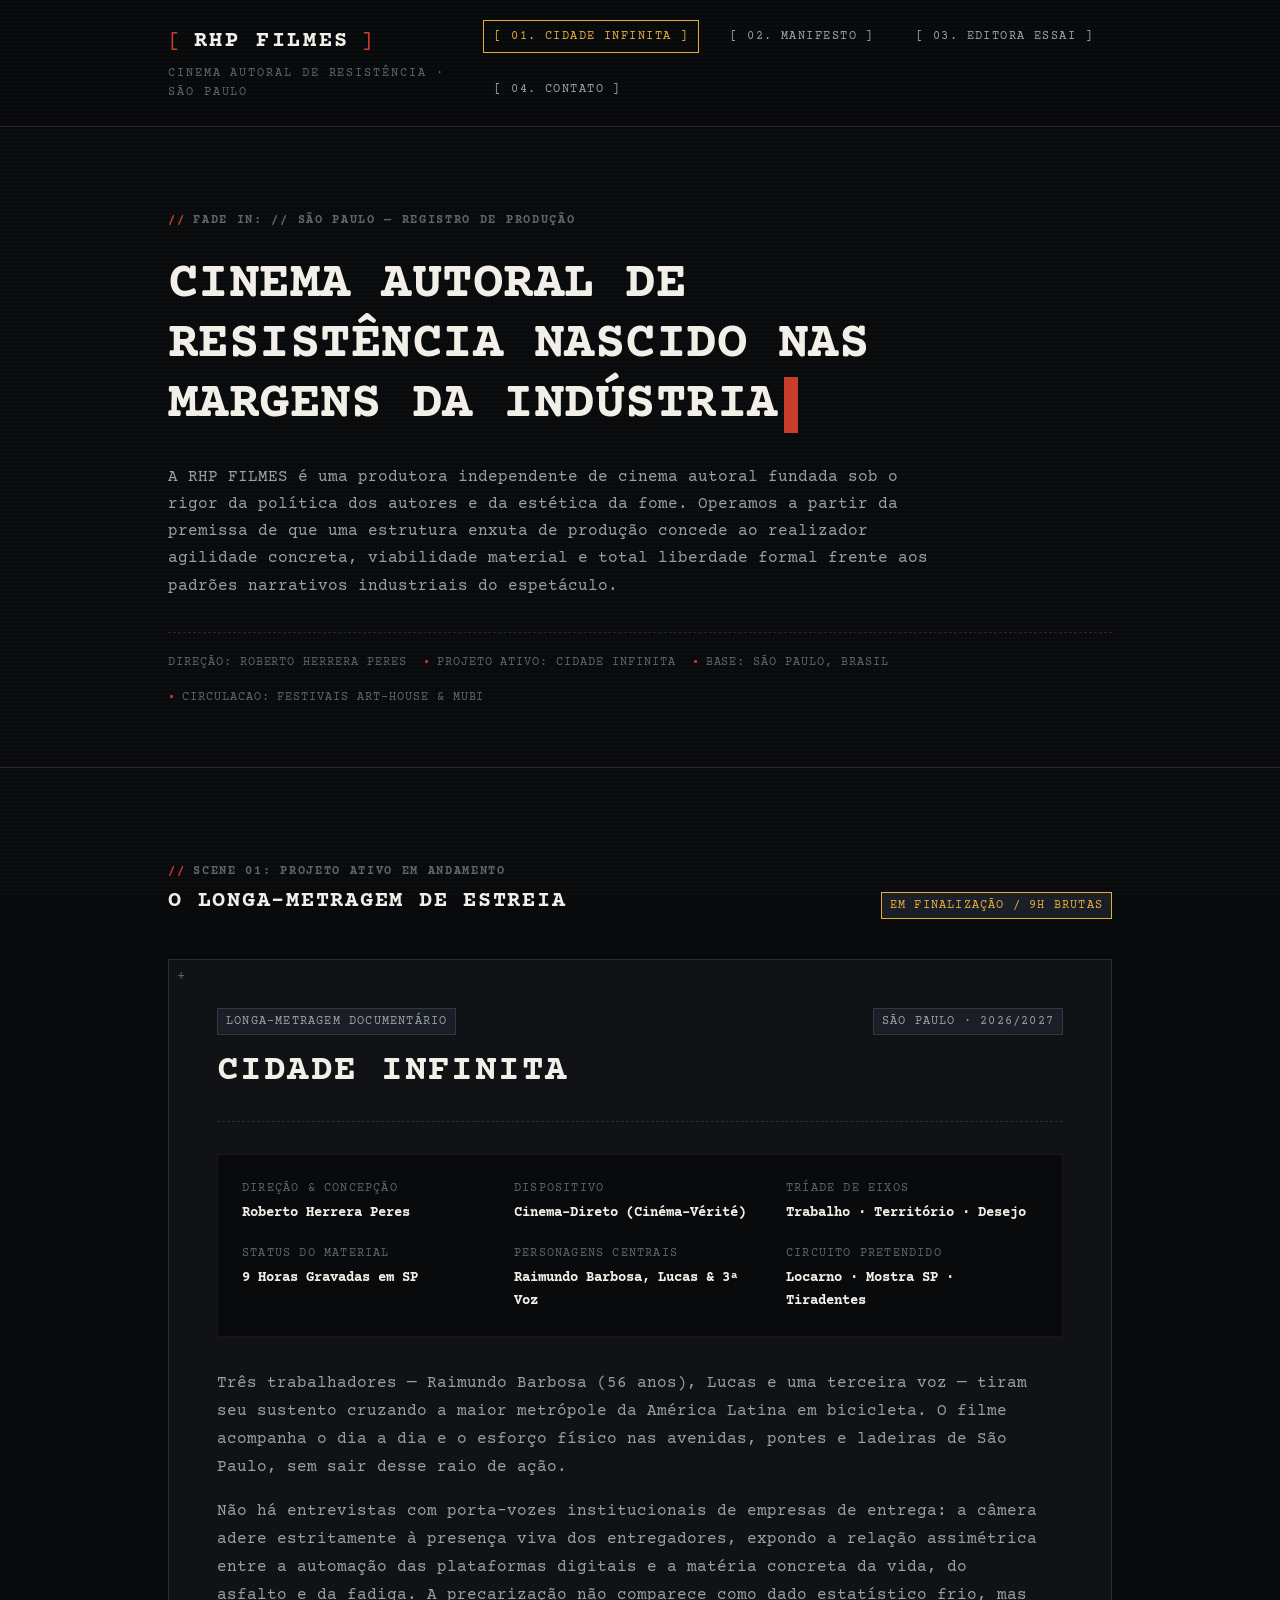
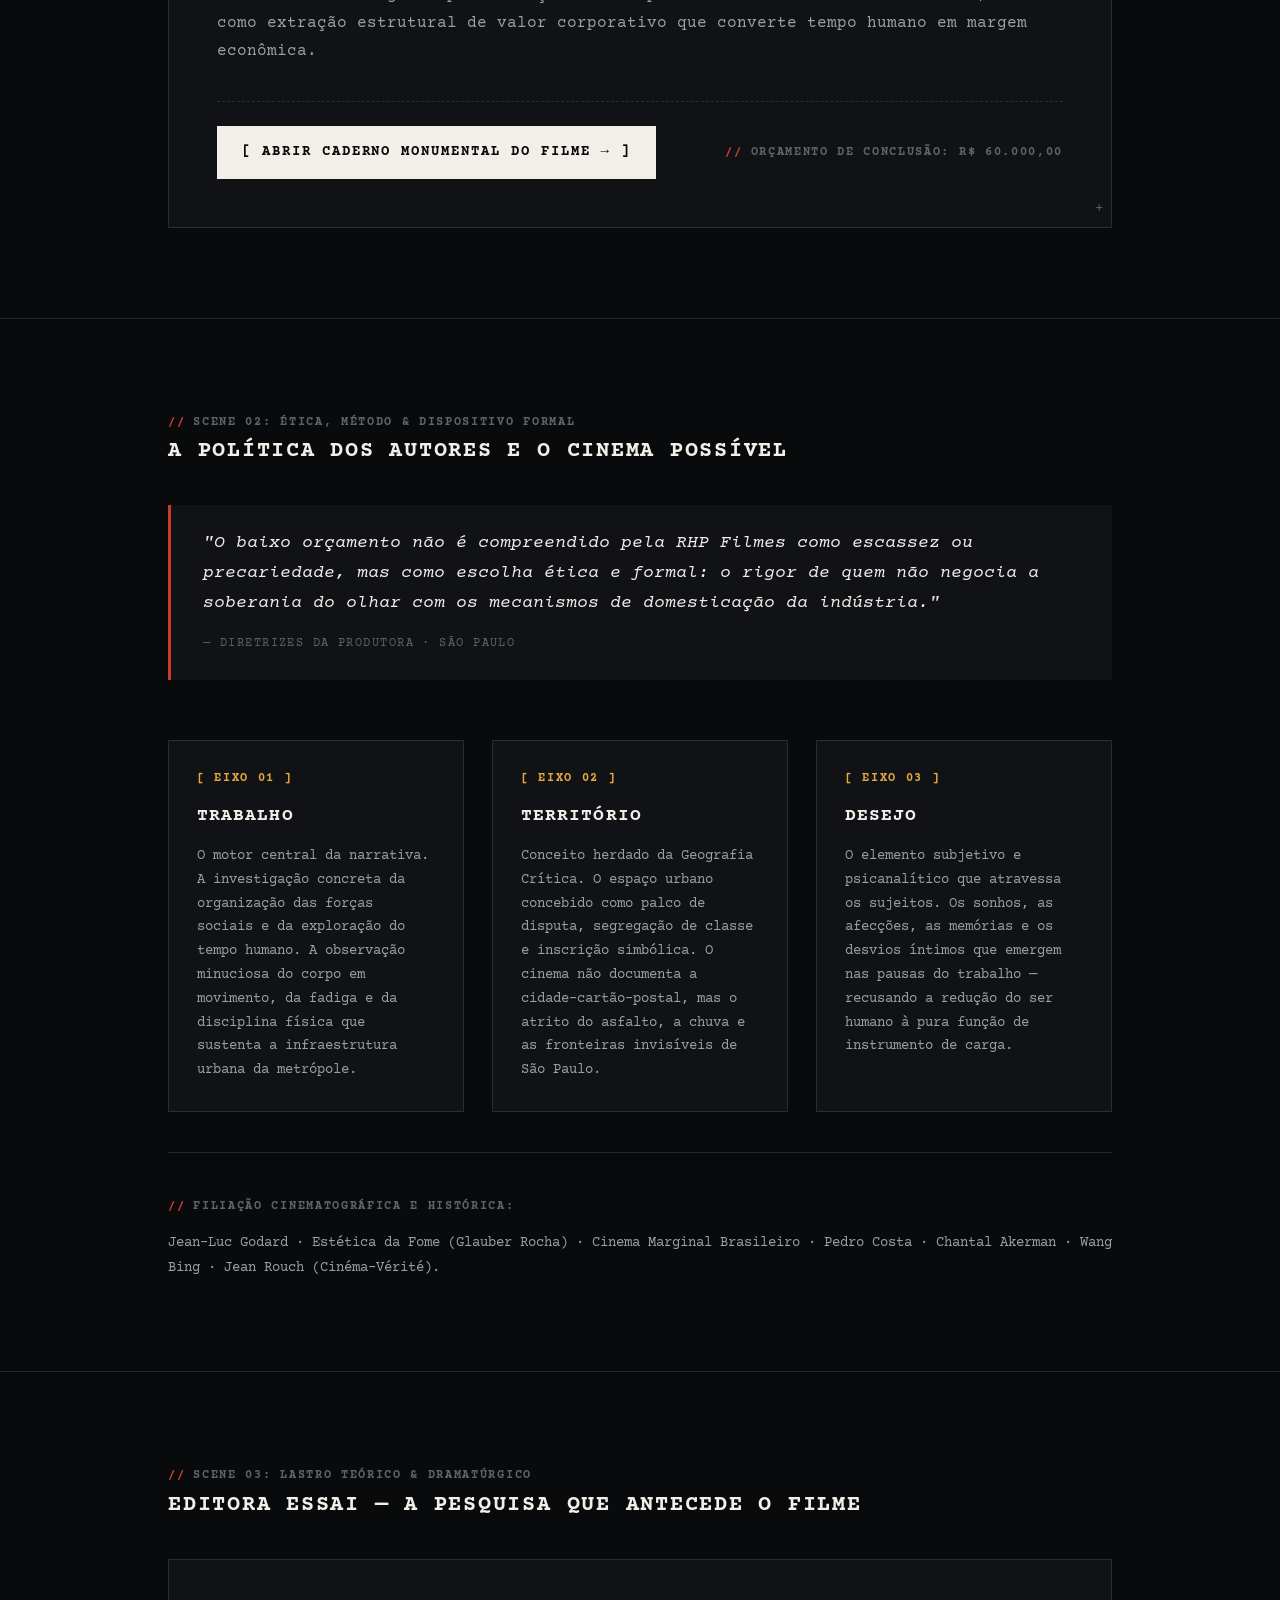
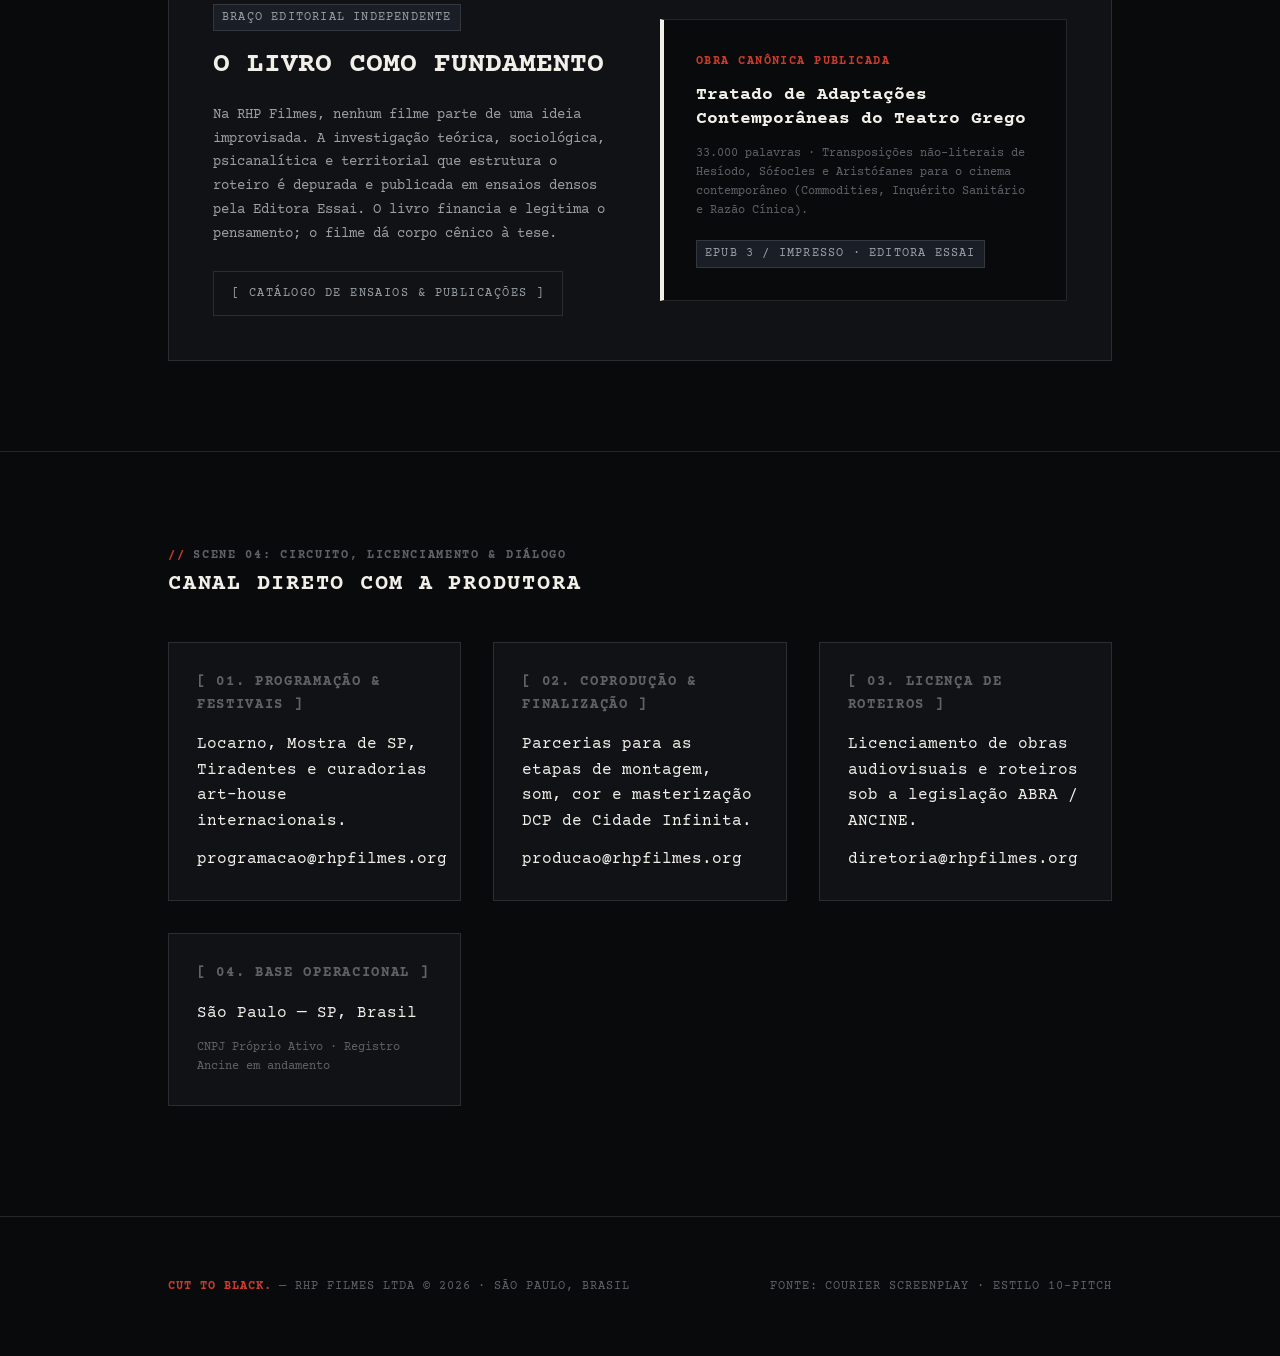
==== index.html @ 106b57e2 "feat: scaffold inicial da home page em html5 e css modular screenplay" ====
<!DOCTYPE html>
<html lang="pt-BR">
<head>
  <meta charset="UTF-8">
  <meta name="viewport" content="width=device-width, initial-scale=1.0">
  <title>RHP FILMES — Produtora Independente de Cinema Autoral</title>
  <meta name="description" content="Produtora de cinema autoral de resistência fundada em São Paulo. Foco em festivais art-house e cinema de baixo orçamento com rigor ético e formal. Projeto ativo: Cidade Infinita.">
  
  <!-- CSS Modular Screenplay -->
  <link rel="stylesheet" href="css/screenplay.css">
  <link rel="stylesheet" href="css/home.css">
</head>
<body>

  <!-- ======================================================================
       01. CABEÇALHO & LOGO EM COURIER SCREENPLAY
       ====================================================================== -->
  <header class="site-header">
    <div class="container header-inner">
      <div class="logo-block">
        <a href="index.html" class="logo-main" title="RHP Filmes — Início">
          <span class="logo-bracket">[</span>RHP FILMES<span class="logo-bracket">]</span>
        </a>
        <span class="logo-sub">Cinema Autoral de Resistência · São Paulo</span>
      </div>

      <nav class="site-nav" aria-label="Navegação Principal">
        <a href="#filme-ativo" class="nav-link active">[ 01. CIDADE INFINITA ]</a>
        <a href="#manifesto" class="nav-link">[ 02. MANIFESTO ]</a>
        <a href="#editora-essai" class="nav-link">[ 03. EDITORA ESSAI ]</a>
        <a href="#contato" class="nav-link">[ 04. CONTATO ]</a>
      </nav>
    </div>
  </header>

  <main>
    <!-- ====================================================================
         02. HERO SECTION / FADE IN
         ==================================================================== -->
    <section class="hero-section">
      <div class="container">
        <div class="slugline hero-slug">FADE IN: // SÃO PAULO — REGISTRO DE PRODUÇÃO</div>
        
        <h1 class="hero-title">
          Cinema autoral de resistência nascido nas margens da indústria<span class="cursor-blink"></span>
        </h1>

        <p class="hero-lead">
          A RHP FILMES é uma produtora independente de cinema autoral fundada sob o rigor da política dos autores e da estética da fome. Operamos a partir da premissa de que uma estrutura enxuta de produção concede ao realizador agilidade concreta, viabilidade material e total liberdade formal frente aos padrões narrativos industriais do espetáculo.
        </p>

        <div class="hero-meta-bar">
          <span>DIREÇÃO: ROBERTO HERRERA PERES</span>
          <span>PROJETO ATIVO: CIDADE INFINITA</span>
          <span>BASE: SÃO PAULO, BRASIL</span>
          <span>CIRCULACAO: FESTIVAIS ART-HOUSE & MUBI</span>
        </div>
      </div>
    </section>

    <!-- ====================================================================
         03. DESTAQUE DO FILME ATIVO: CIDADE INFINITA
         ==================================================================== -->
    <section id="filme-ativo" class="film-spotlight-section">
      <div class="container">
        
        <div class="section-header">
          <div>
            <div class="slugline">SCENE 01: PROJETO ATIVO EM ANDAMENTO</div>
            <h2 class="section-title">O Longa-Metragem de Estreia</h2>
          </div>
          <span class="badge badge-active">EM FINALIZAÇÃO / 9H BRUTAS</span>
        </div>

        <article class="film-card">
          <header class="film-card-header">
            <div class="film-title-block">
              <span class="badge">LONGA-METRAGEM DOCUMENTÁRIO</span>
              <h3>CIDADE INFINITA</h3>
            </div>
            <span class="badge">SÃO PAULO · 2026/2027</span>
          </header>

          <div class="film-specs-grid">
            <div class="spec-item">
              <span class="spec-label">Direção & Concepção</span>
              <span class="spec-value">Roberto Herrera Peres</span>
            </div>
            <div class="spec-item">
              <span class="spec-label">Dispositivo</span>
              <span class="spec-value">Cinema-Direto (Cinéma-Vérité)</span>
            </div>
            <div class="spec-item">
              <span class="spec-label">Tríade de Eixos</span>
              <span class="spec-value">Trabalho · Território · Desejo</span>
            </div>
            <div class="spec-item">
              <span class="spec-label">Status do Material</span>
              <span class="spec-value">9 Horas Gravadas em SP</span>
            </div>
            <div class="spec-item">
              <span class="spec-label">Personagens Centrais</span>
              <span class="spec-value">Raimundo Barbosa, Lucas & 3ª Voz</span>
            </div>
            <div class="spec-item">
              <span class="spec-label">Circuito Pretendido</span>
              <span class="spec-value">Locarno · Mostra SP · Tiradentes</span>
            </div>
          </div>

          <div class="film-synopsis">
            <p>
              Três trabalhadores — Raimundo Barbosa (56 anos), Lucas e uma terceira voz — tiram seu sustento cruzando a maior metrópole da América Latina em bicicleta. O filme acompanha o dia a dia e o esforço físico nas avenidas, pontes e ladeiras de São Paulo, sem sair desse raio de ação.
            </p>
            <p>
              Não há entrevistas com porta-vozes institucionais de empresas de entrega: a câmera adere estritamente à presença viva dos entregadores, expondo a relação assimétrica entre a automação das plataformas digitais e a matéria concreta da vida, do asfalto e da fadiga. A precarização não comparece como dado estatístico frio, mas como extração estrutural de valor corporativo que converte tempo humano em margem econômica.
            </p>
          </div>

          <footer class="film-action-bar">
            <a href="cidade-infinita.html" class="btn-screenplay">
              [ ABRIR CADERNO MONUMENTAL DO FILME → ]
            </a>
            <span class="slugline">ORÇAMENTO DE CONCLUSÃO: R$ 60.000,00</span>
          </footer>
        </article>

      </div>
    </section>

    <!-- ====================================================================
         04. MANIFESTO & POLÍTICA DOS AUTORES
         ==================================================================== -->
    <section id="manifesto" class="manifesto-section">
      <div class="container">
        
        <div class="slugline">SCENE 02: ÉTICA, MÉTODO & DISPOSITIVO FORMAL</div>
        <h2 class="section-title">A Política dos Autores e o Cinema Possível</h2>

        <div class="quote-box">
          <blockquote class="quote-text">
            "O baixo orçamento não é compreendido pela RHP Filmes como escassez ou precariedade, mas como escolha ética e formal: o rigor de quem não negocia a soberania do olhar com os mecanismos de domesticação da indústria."
          </blockquote>
          <cite class="quote-author">— DIRETRIZES DA PRODUTORA · SÃO PAULO</cite>
        </div>

        <div class="eixos-grid">
          <article class="eixo-card">
            <span class="eixo-number">[ EIXO 01 ]</span>
            <h3 class="eixo-title">TRABALHO</h3>
            <p class="eixo-desc">
              O motor central da narrativa. A investigação concreta da organização das forças sociais e da exploração do tempo humano. A observação minuciosa do corpo em movimento, da fadiga e da disciplina física que sustenta a infraestrutura urbana da metrópole.
            </p>
          </article>

          <article class="eixo-card">
            <span class="eixo-number">[ EIXO 02 ]</span>
            <h3 class="eixo-title">TERRITÓRIO</h3>
            <p class="eixo-desc">
              Conceito herdado da Geografia Crítica. O espaço urbano concebido como palco de disputa, segregação de classe e inscrição simbólica. O cinema não documenta a cidade-cartão-postal, mas o atrito do asfalto, a chuva e as fronteiras invisíveis de São Paulo.
            </p>
          </article>

          <article class="eixo-card">
            <span class="eixo-number">[ EIXO 03 ]</span>
            <h3 class="eixo-title">DESEJO</h3>
            <p class="eixo-desc">
              O elemento subjetivo e psicanalítico que atravessa os sujeitos. Os sonhos, as afecções, as memórias e os desvios íntimos que emergem nas pausas do trabalho — recusando a redução do ser humano à pura função de instrumento de carga.
            </p>
          </article>
        </div>

        <hr class="hairline">

        <div class="slugline">FILIAÇÃO CINEMATOGRÁFICA E HISTÓRICA:</div>
        <p style="margin-top: 12px; font-size: var(--text-sm); color: var(--text-secondary); line-height: 1.8;">
          Jean-Luc Godard · Estética da Fome (Glauber Rocha) · Cinema Marginal Brasileiro · Pedro Costa · Chantal Akerman · Wang Bing · Jean Rouch (Cinéma-Vérité).
        </p>
      </div>
    </section>

    <!-- ====================================================================
         05. EDITORA ESSAI & PESQUISA
         ==================================================================== -->
    <section id="editora-essai" class="essai-section">
      <div class="container">
        
        <div class="slugline">SCENE 03: LASTRO TEÓRICO & DRAMATÚRGICO</div>
        <h2 class="section-title">Editora Essai — A Pesquisa que Antecede o Filme</h2>

        <div class="essai-panel" style="margin-top: 36px;">
          <div class="essai-info">
            <span class="badge">BRAÇO EDITORIAL INDEPENDENTE</span>
            <h3>O Livro como Fundamento</h3>
            <p>
              Na RHP Filmes, nenhum filme parte de uma ideia improvisada. A investigação teórica, sociológica, psicanalítica e territorial que estrutura o roteiro é depurada e publicada em ensaios densos pela Editora Essai. O livro financia e legitima o pensamento; o filme dá corpo cênico à tese.
            </p>
            <a href="#contato" class="btn-secondary">[ CATÁLOGO DE ENSAIOS & PUBLICAÇÕES ]</a>
          </div>

          <div class="essai-book-stub">
            <span class="book-tag">OBRA CANÔNICA PUBLICADA</span>
            <h4 class="book-title">Tratado de Adaptações Contemporâneas do Teatro Grego</h4>
            <p class="book-meta">
              33.000 palavras · Transposições não-literais de Hesíodo, Sófocles e Aristófanes para o cinema contemporâneo (Commodities, Inquérito Sanitário e Razão Cínica).
            </p>
            <span class="badge" style="align-self: flex-start; margin-top: 8px;">EPUB 3 / IMPRESSO · EDITORA ESSAI</span>
          </div>
        </div>

      </div>
    </section>

    <!-- ====================================================================
         06. CONTATO & CIRCUITO INSTITUCIONAL
         ==================================================================== -->
    <section id="contato" class="contact-section">
      <div class="container">
        
        <div class="slugline">SCENE 04: CIRCUITO, LICENCIAMENTO & DIÁLOGO</div>
        <h2 class="section-title">Canal Direto com a Produtora</h2>

        <div class="contact-grid">
          <article class="contact-card">
            <h4>[ 01. PROGRAMAÇÃO & FESTIVAIS ]</h4>
            <p>Locarno, Mostra de SP, Tiradentes e curadorias art-house internacionais.</p>
            <p style="margin-top: 12px;"><a href="mailto:programacao@rhpfilmes.org">programacao@rhpfilmes.org</a></p>
          </article>

          <article class="contact-card">
            <h4>[ 02. COPRODUÇÃO & FINALIZAÇÃO ]</h4>
            <p>Parcerias para as etapas de montagem, som, cor e masterização DCP de Cidade Infinita.</p>
            <p style="margin-top: 12px;"><a href="mailto:producao@rhpfilmes.org">producao@rhpfilmes.org</a></p>
          </article>

          <article class="contact-card">
            <h4>[ 03. LICENÇA DE ROTEIROS ]</h4>
            <p>Licenciamento de obras audiovisuais e roteiros sob a legislação ABRA / ANCINE.</p>
            <p style="margin-top: 12px;"><a href="mailto:diretoria@rhpfilmes.org">diretoria@rhpfilmes.org</a></p>
          </article>

          <article class="contact-card">
            <h4>[ 04. BASE OPERACIONAL ]</h4>
            <p>São Paulo — SP, Brasil</p>
            <p style="margin-top: 12px; font-size: var(--text-xs); color: var(--text-muted);">CNPJ Próprio Ativo · Registro Ancine em andamento</p>
          </article>
        </div>

      </div>
    </section>
  </main>

  <!-- ======================================================================
       07. RODAPÉ INSTITUCIONAL (COLOFÃO DE ROTEIRO)
       ====================================================================== -->
  <footer class="site-footer">
    <div class="container footer-inner">
      <div>
        <span class="footer-slug">CUT TO BLACK.</span>
        <span> — RHP FILMES LTDA © 2026 · SÃO PAULO, BRASIL</span>
      </div>
      <div>
        <span>FONTE: COURIER SCREENPLAY · ESTILO 10-PITCH</span>
      </div>
    </div>
  </footer>

</body>
</html>
---- css/screenplay.css ----
/* ==========================================================================
   RHP FILMES — SCREENPLAY CORE SYSTEM
   Tipografia: Courier Prime / Screenplay Monospace
   Estética: Cinema Autoral de Resistência · Rigor de Máquina de Escrever
   ========================================================================== */

@import url('https://fonts.googleapis.com/css2?family=Courier+Prime:ital,wght@0,400;0,700;1,400;1,700&display=swap');

:root {
  /* Paleta Cinematográfica Chiaroscuro (Negativo & Papel de Roteiro) */
  --bg-body: #090a0c;
  --bg-surface: #101216;
  --bg-surface-elevated: #161920;
  --bg-badge: #1a1e26;

  --text-main: #f2efe9;
  --text-secondary: #9aa0a6;
  --text-muted: #5f6368;
  --text-inverse: #090a0c;

  --accent-director: #c93b2b;      /* Vermelho fita bicolor / nota de diretor */
  --accent-highlighter: #e5a93c;   /* Amarelo marcação de cena */
  --border-light: rgba(242, 239, 233, 0.12);
  --border-subtle: rgba(242, 239, 233, 0.06);
  --border-solid: #232730;

  /* Font Stack Canônica de Roteiro */
  --font-screenplay: 'Courier Prime', 'Courier Screenplay', 'Courier New', Courier, monospace;

  /* Escala Tipográfica (Proporções de Pica / 10-pitch) */
  --text-xs: 0.75rem;     /* 12px */
  --text-sm: 0.875rem;    /* 14px */
  --text-base: 1rem;      /* 16px */
  --text-lg: 1.125rem;    /* 18px */
  --text-xl: 1.375rem;    /* 22px */
  --text-2xl: 1.75rem;    /* 28px */
  --text-3xl: 2.25rem;    /* 36px */
  --text-hero: 3.25rem;   /* 52px */

  /* Espaçamentos e Grid */
  --container-max: 1040px;
  --space-unit: 8px;
  --transition-fast: 0.15s ease-out;
}

/* Reset Semântico & Caixa */
*, *::before, *::after {
  box-sizing: border-box;
  margin: 0;
  padding: 0;
}

html {
  font-size: 16px;
  scroll-behavior: smooth;
  background-color: var(--bg-body);
  color: var(--text-main);
  -webkit-font-smoothing: antialiased;
  -moz-osx-font-smoothing: grayscale;
}

body {
  font-family: var(--font-screenplay);
  line-height: 1.6;
  min-height: 100vh;
  position: relative;
  overflow-x: hidden;
  background-color: var(--bg-body);
}

/* Textura sutil de granulação de filme (CSS puro / SVG inline sem overhead) */
body::before {
  content: "";
  position: fixed;
  top: 0; left: 0; width: 100%; height: 100%;
  pointer-events: none;
  opacity: 0.025;
  background-image: radial-gradient(var(--text-main) 1px, transparent 0);
  background-size: 4px 4px;
  z-index: 999;
}

/* Seleção de texto estilo fita de máquina de escrever */
::selection {
  background-color: var(--text-main);
  color: var(--text-inverse);
}

/* Links & Botões Tipográficos */
a {
  color: var(--text-main);
  text-decoration: none;
  transition: color var(--transition-fast), border-color var(--transition-fast);
}

a:hover {
  color: var(--accent-highlighter);
}

button {
  font-family: inherit;
  background: none;
  border: none;
  color: inherit;
  cursor: pointer;
}

/* Container Estrutural */
.container {
  width: 100%;
  max-width: var(--container-max);
  margin-left: auto;
  margin-right: auto;
  padding-left: clamp(20px, 5vw, 48px);
  padding-right: clamp(20px, 5vw, 48px);
}

/* Elementos de Notação de Roteiro */
.slugline {
  font-size: var(--text-xs);
  text-transform: uppercase;
  letter-spacing: 0.14em;
  color: var(--text-muted);
  font-weight: 700;
  display: inline-flex;
  align-items: center;
  gap: 8px;
}

.slugline::before {
  content: "//";
  color: var(--accent-director);
}

.badge {
  display: inline-block;
  font-size: var(--text-xs);
  text-transform: uppercase;
  letter-spacing: 0.1em;
  padding: 3px 8px;
  border: 1px solid var(--border-light);
  background: var(--bg-badge);
  color: var(--text-secondary);
}

.badge-active {
  border-color: var(--accent-highlighter);
  color: var(--accent-highlighter);
}

.hairline {
  height: 1px;
  background: var(--border-light);
  border: none;
  margin: 40px 0;
}
---- css/home.css ----
/* ==========================================================================
   RHP FILMES — HOME PAGE STYLESHEET
   Componentes, Layouts e Notações Cenográficas em Courier Screenplay
   ========================================================================== */

/* --------------------------------------------------------------------------
   1. CABEÇALHO & LOGO TIPOGRÁFICO
   -------------------------------------------------------------------------- */
.site-header {
  border-bottom: 1px solid var(--border-light);
  background: rgba(9, 10, 12, 0.94);
  backdrop-filter: blur(8px);
  position: sticky;
  top: 0;
  z-index: 100;
  padding: 20px 0;
}

.header-inner {
  display: flex;
  justify-content: space-between;
  align-items: center;
  gap: 24px;
}

/* O Logo em Courier Screenplay */
.logo-block {
  display: flex;
  flex-direction: column;
  gap: 4px;
}

.logo-main {
  font-size: var(--text-xl);
  font-weight: 700;
  letter-spacing: 0.12em;
  color: var(--text-main);
  display: inline-flex;
  align-items: center;
  gap: 10px;
}

.logo-bracket {
  color: var(--accent-director);
  font-weight: 400;
}

.logo-sub {
  font-size: var(--text-xs);
  letter-spacing: 0.16em;
  color: var(--text-muted);
  text-transform: uppercase;
}

/* Navegação Principal em Colchetes */
.site-nav {
  display: flex;
  gap: 20px;
  align-items: center;
  flex-wrap: wrap;
}

.nav-link {
  font-size: var(--text-xs);
  text-transform: uppercase;
  letter-spacing: 0.12em;
  color: var(--text-secondary);
  padding: 6px 10px;
  border: 1px solid transparent;
  transition: all var(--transition-fast);
}

.nav-link:hover {
  color: var(--text-main);
  border-color: var(--border-light);
  background: var(--bg-surface);
}

.nav-link.active {
  color: var(--accent-highlighter);
  border-color: var(--accent-highlighter);
}

/* --------------------------------------------------------------------------
   2. HERO SECTION / ABERTURA
   -------------------------------------------------------------------------- */
.hero-section {
  padding: 80px 0 60px 0;
  border-bottom: 1px solid var(--border-light);
  position: relative;
}

.hero-slug {
  margin-bottom: 24px;
}

.hero-title {
  font-size: clamp(1.8rem, 4vw, var(--text-hero));
  font-weight: 700;
  line-height: 1.18;
  letter-spacing: -0.01em;
  margin-bottom: 28px;
  max-width: 860px;
  text-transform: uppercase;
}

.hero-title .cursor-blink {
  display: inline-block;
  width: 14px;
  height: 1.1em;
  background-color: var(--accent-director);
  vertical-align: middle;
  margin-left: 6px;
  animation: blink 1s step-start infinite;
}

@keyframes blink {
  50% { opacity: 0; }
}

.hero-lead {
  font-size: var(--text-base);
  color: var(--text-secondary);
  max-width: 760px;
  margin-bottom: 32px;
  line-height: 1.7;
}

.hero-meta-bar {
  display: flex;
  gap: 16px;
  flex-wrap: wrap;
  font-size: var(--text-xs);
  color: var(--text-muted);
  text-transform: uppercase;
  letter-spacing: 0.08em;
  padding-top: 20px;
  border-top: 1px dashed var(--border-light);
}

.hero-meta-bar span {
  display: inline-flex;
  align-items: center;
  gap: 6px;
}

.hero-meta-bar span::before {
  content: "•";
  color: var(--accent-director);
}

.hero-meta-bar span:first-child::before {
  display: none;
}

/* --------------------------------------------------------------------------
   3. DESTAQUE DO FILME ATIVO: CIDADE INFINITA
   -------------------------------------------------------------------------- */
.film-spotlight-section {
  padding: 90px 0;
  border-bottom: 1px solid var(--border-light);
}

.section-header {
  margin-bottom: 40px;
  display: flex;
  justify-content: space-between;
  align-items: flex-end;
  gap: 20px;
  flex-wrap: wrap;
}

.section-title {
  font-size: var(--text-xl);
  font-weight: 700;
  text-transform: uppercase;
  letter-spacing: 0.08em;
}

/* Card Estilo Envoltório de Roteiro (Shooting Script Draft) */
.film-card {
  background: var(--bg-surface);
  border: 1px solid var(--border-light);
  padding: clamp(24px, 4vw, 48px);
  position: relative;
  transition: border-color var(--transition-fast);
}

.film-card:hover {
  border-color: rgba(242, 239, 233, 0.35);
}

/* Cantoneiras de Mira de Cinema */
.film-card::before, .film-card::after {
  content: "+";
  position: absolute;
  font-size: 14px;
  color: var(--text-muted);
  font-weight: 400;
}
.film-card::before { top: 6px; left: 8px; }
.film-card::after { bottom: 6px; right: 8px; }

.film-card-header {
  display: flex;
  justify-content: space-between;
  align-items: flex-start;
  gap: 16px;
  margin-bottom: 24px;
  border-bottom: 1px dashed var(--border-light);
  padding-bottom: 20px;
  flex-wrap: wrap;
}

.film-title-block h3 {
  font-size: clamp(1.75rem, 3.5vw, var(--text-3xl));
  font-weight: 700;
  letter-spacing: 0.04em;
  text-transform: uppercase;
  margin-top: 8px;
}

.film-specs-grid {
  display: grid;
  grid-template-columns: repeat(auto-fit, minmax(220px, 1fr));
  gap: 20px;
  margin: 32px 0;
  background: var(--bg-body);
  padding: 24px;
  border: 1px solid var(--border-subtle);
}

.spec-item {
  display: flex;
  flex-direction: column;
  gap: 4px;
}

.spec-label {
  font-size: var(--text-xs);
  color: var(--text-muted);
  text-transform: uppercase;
  letter-spacing: 0.1em;
}

.spec-value {
  font-size: var(--text-sm);
  color: var(--text-main);
  font-weight: 700;
}

.film-synopsis {
  font-size: var(--text-base);
  color: var(--text-secondary);
  line-height: 1.75;
  margin-bottom: 36px;
  max-width: 820px;
}

.film-synopsis p + p {
  margin-top: 16px;
}

.film-action-bar {
  display: flex;
  justify-content: space-between;
  align-items: center;
  gap: 20px;
  flex-wrap: wrap;
  padding-top: 24px;
  border-top: 1px dashed var(--border-light);
}

/* Botão Primário em Notação de Roteiro */
.btn-screenplay {
  display: inline-flex;
  align-items: center;
  gap: 12px;
  font-size: var(--text-sm);
  font-weight: 700;
  text-transform: uppercase;
  letter-spacing: 0.14em;
  padding: 14px 24px;
  background: var(--text-main);
  color: var(--text-inverse);
  border: 1px solid var(--text-main);
  transition: all var(--transition-fast);
}

.btn-screenplay:hover {
  background: var(--accent-highlighter);
  border-color: var(--accent-highlighter);
  color: var(--text-inverse);
  transform: translateY(-1px);
}

.btn-secondary {
  display: inline-flex;
  align-items: center;
  gap: 8px;
  font-size: var(--text-xs);
  text-transform: uppercase;
  letter-spacing: 0.12em;
  padding: 12px 18px;
  border: 1px solid var(--border-light);
  color: var(--text-secondary);
}

.btn-secondary:hover {
  border-color: var(--text-main);
  color: var(--text-main);
}

/* --------------------------------------------------------------------------
   4. SEÇÃO MANIFESTO: EIXOS & POLÍTICA DOS AUTORES
   -------------------------------------------------------------------------- */
.manifesto-section {
  padding: 90px 0;
  border-bottom: 1px solid var(--border-light);
}

.quote-box {
  border-left: 3px solid var(--accent-director);
  padding: 24px 0 24px 32px;
  margin: 36px 0 60px 0;
  background: var(--bg-surface);
}

.quote-text {
  font-size: var(--text-lg);
  line-height: 1.65;
  color: var(--text-main);
  font-style: italic;
  margin-bottom: 12px;
}

.quote-author {
  font-size: var(--text-xs);
  color: var(--text-muted);
  text-transform: uppercase;
  letter-spacing: 0.12em;
  font-style: normal;
}

/* Grade dos 3 Eixos Canônicos */
.eixos-grid {
  display: grid;
  grid-template-columns: repeat(auto-fit, minmax(280px, 1fr));
  gap: 28px;
  margin-top: 40px;
}

.eixo-card {
  border: 1px solid var(--border-light);
  padding: 28px;
  background: var(--bg-surface);
  display: flex;
  flex-direction: column;
  gap: 14px;
}

.eixo-number {
  font-size: var(--text-xs);
  color: var(--accent-highlighter);
  font-weight: 700;
  letter-spacing: 0.14em;
}

.eixo-title {
  font-size: var(--text-lg);
  font-weight: 700;
  text-transform: uppercase;
  letter-spacing: 0.06em;
}

.eixo-desc {
  font-size: var(--text-sm);
  color: var(--text-secondary);
  line-height: 1.7;
}

/* --------------------------------------------------------------------------
   5. SEÇÃO EDITORA ESSAI & PESQUISA
   -------------------------------------------------------------------------- */
.essai-section {
  padding: 90px 0;
  border-bottom: 1px solid var(--border-light);
}

.essai-panel {
  display: grid;
  grid-template-columns: 1fr 1fr;
  gap: 40px;
  align-items: center;
  border: 1px solid var(--border-light);
  padding: clamp(24px, 4vw, 44px);
  background: var(--bg-surface);
}

@media (max-width: 768px) {
  .essai-panel {
    grid-template-columns: 1fr;
  }
}

.essai-info h3 {
  font-size: var(--text-2xl);
  font-weight: 700;
  text-transform: uppercase;
  margin: 12px 0 16px 0;
}

.essai-info p {
  font-size: var(--text-sm);
  color: var(--text-secondary);
  line-height: 1.7;
  margin-bottom: 24px;
}

.essai-book-stub {
  background: var(--bg-body);
  border: 1px solid var(--border-light);
  padding: 32px;
  border-left: 4px solid var(--text-main);
  display: flex;
  flex-direction: column;
  gap: 12px;
}

.book-tag {
  font-size: var(--text-xs);
  color: var(--accent-director);
  font-weight: 700;
  letter-spacing: 0.12em;
  text-transform: uppercase;
}

.book-title {
  font-size: var(--text-lg);
  font-weight: 700;
  line-height: 1.35;
}

.book-meta {
  font-size: var(--text-xs);
  color: var(--text-muted);
  line-height: 1.6;
}

/* --------------------------------------------------------------------------
   6. SEÇÃO CONTATO & CIRCUITO
   -------------------------------------------------------------------------- */
.contact-section {
  padding: 90px 0 110px 0;
  border-bottom: 1px solid var(--border-light);
}

.contact-grid {
  display: grid;
  grid-template-columns: repeat(auto-fit, minmax(260px, 1fr));
  gap: 32px;
  margin-top: 40px;
}

.contact-card {
  border: 1px solid var(--border-light);
  padding: 28px;
  background: var(--bg-surface);
}

.contact-card h4 {
  font-size: var(--text-sm);
  text-transform: uppercase;
  letter-spacing: 0.12em;
  color: var(--text-muted);
  margin-bottom: 16px;
}

.contact-card p, .contact-card a {
  font-size: var(--text-base);
  color: var(--text-main);
  line-height: 1.6;
}

.contact-card a:hover {
  color: var(--accent-highlighter);
}

/* --------------------------------------------------------------------------
   7. RODAPÉ INSTITUCIONAL (COLOFÃO DE ROTEIRO)
   -------------------------------------------------------------------------- */
.site-footer {
  padding: 60px 0;
  background: var(--bg-body);
  font-size: var(--text-xs);
  color: var(--text-muted);
  letter-spacing: 0.08em;
  text-transform: uppercase;
}

.footer-inner {
  display: flex;
  justify-content: space-between;
  align-items: center;
  gap: 20px;
  flex-wrap: wrap;
}

.footer-slug {
  color: var(--accent-director);
  font-weight: 700;
}
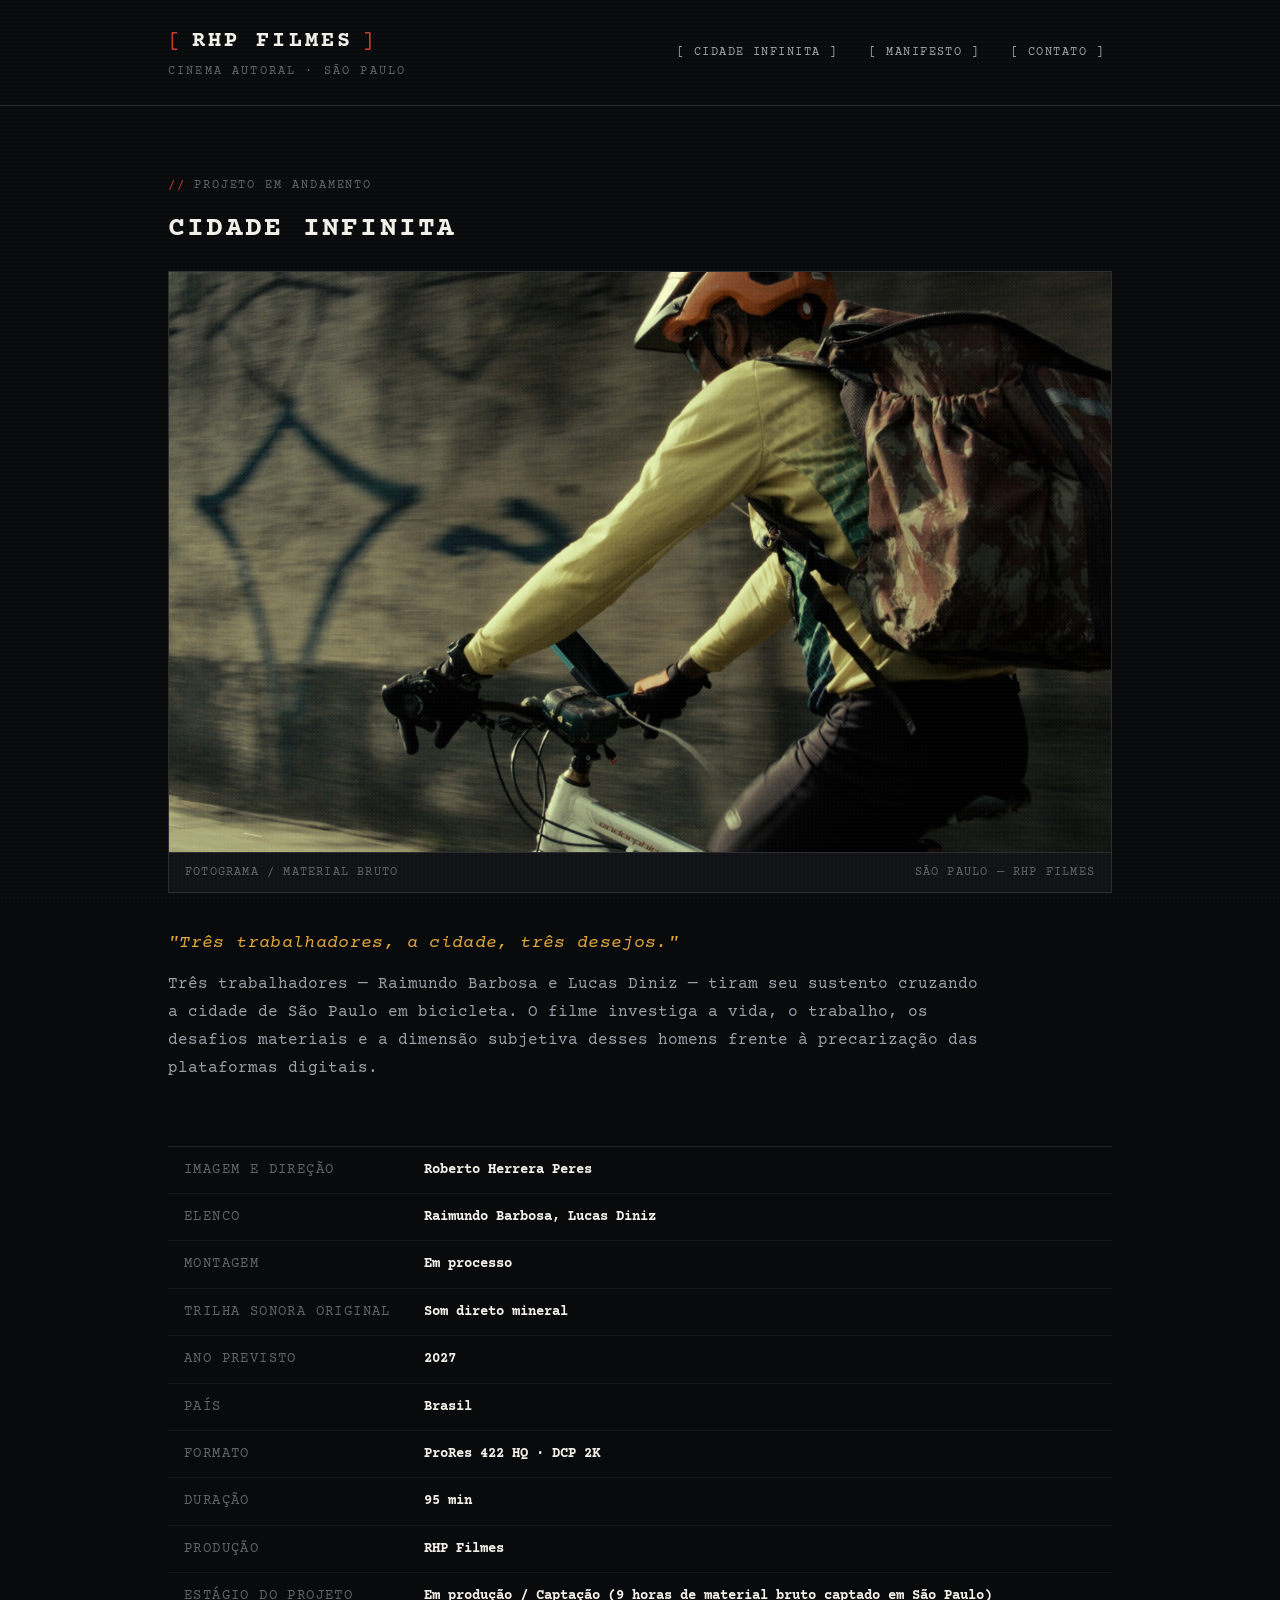
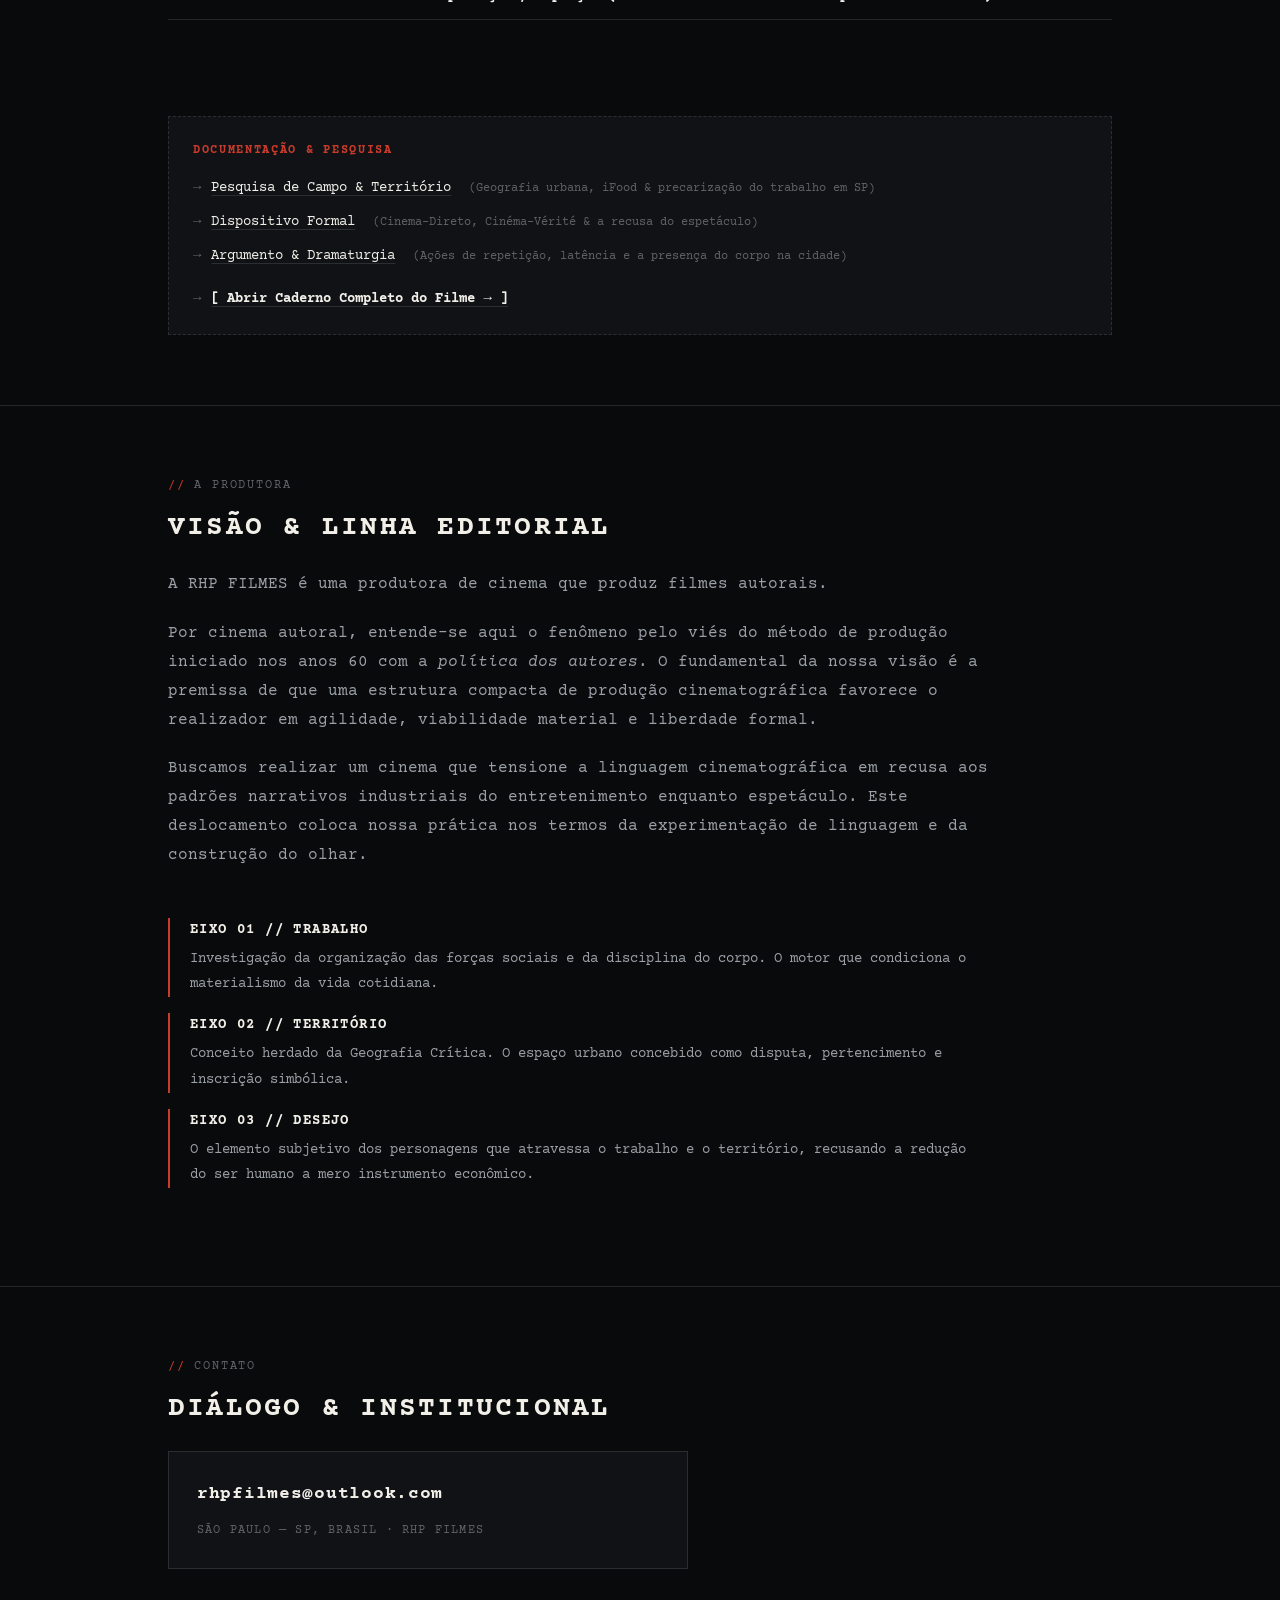
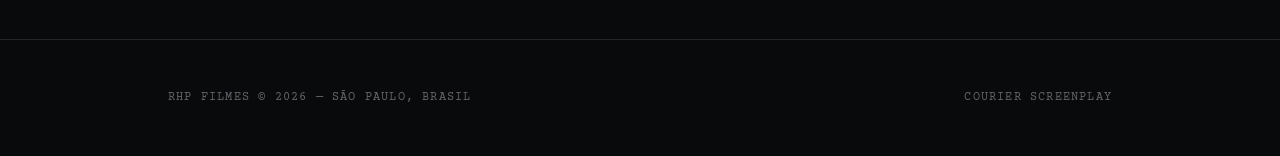
==== commit 3874e9a2: "feat: minimalismo radical com fotos do adobe portfolio, ficha, pesquisa e email unificado" ====
--- a/index.html
+++ b/index.html
@@ -3,247 +3,186 @@
 <head>
   <meta charset="UTF-8">
   <meta name="viewport" content="width=device-width, initial-scale=1.0">
-  <title>RHP FILMES — Produtora Independente de Cinema Autoral</title>
-  <meta name="description" content="Produtora de cinema autoral de resistência fundada em São Paulo. Foco em festivais art-house e cinema de baixo orçamento com rigor ético e formal. Projeto ativo: Cidade Infinita.">
+  <title>RHP FILMES — Cinema Autoral</title>
+  <meta name="description" content="Produtora de cinema autoral independente em São Paulo. Realização de Cidade Infinita (2027).">
   
-  <!-- CSS Modular Screenplay -->
   <link rel="stylesheet" href="css/screenplay.css">
   <link rel="stylesheet" href="css/home.css">
 </head>
 <body>
 
   <!-- ======================================================================
-       01. CABEÇALHO & LOGO EM COURIER SCREENPLAY
+       CABEÇALHO MÍNIMO
        ====================================================================== -->
   <header class="site-header">
     <div class="container header-inner">
       <div class="logo-block">
-        <a href="index.html" class="logo-main" title="RHP Filmes — Início">
+        <a href="index.html" class="logo-main" title="RHP Filmes">
           <span class="logo-bracket">[</span>RHP FILMES<span class="logo-bracket">]</span>
         </a>
-        <span class="logo-sub">Cinema Autoral de Resistência · São Paulo</span>
-      </div>
-
-      <nav class="site-nav" aria-label="Navegação Principal">
-        <a href="#filme-ativo" class="nav-link active">[ 01. CIDADE INFINITA ]</a>
-        <a href="#manifesto" class="nav-link">[ 02. MANIFESTO ]</a>
-        <a href="#editora-essai" class="nav-link">[ 03. EDITORA ESSAI ]</a>
-        <a href="#contato" class="nav-link">[ 04. CONTATO ]</a>
+        <span class="logo-sub">Cinema Autoral · São Paulo</span>
+      </div>
+
+      <nav class="site-nav" aria-label="Navegação">
+        <a href="#cidade-infinita" class="nav-link">[ CIDADE INFINITA ]</a>
+        <a href="#manifesto" class="nav-link">[ MANIFESTO ]</a>
+        <a href="#contato" class="nav-link">[ CONTATO ]</a>
       </nav>
     </div>
   </header>
 
   <main>
     <!-- ====================================================================
-         02. HERO SECTION / FADE IN
+         SEÇÃO 01: CIDADE INFINITA (O FILME)
          ==================================================================== -->
-    <section class="hero-section">
-      <div class="container">
-        <div class="slugline hero-slug">FADE IN: // SÃO PAULO — REGISTRO DE PRODUÇÃO</div>
-        
-        <h1 class="hero-title">
-          Cinema autoral de resistência nascido nas margens da indústria<span class="cursor-blink"></span>
-        </h1>
-
-        <p class="hero-lead">
-          A RHP FILMES é uma produtora independente de cinema autoral fundada sob o rigor da política dos autores e da estética da fome. Operamos a partir da premissa de que uma estrutura enxuta de produção concede ao realizador agilidade concreta, viabilidade material e total liberdade formal frente aos padrões narrativos industriais do espetáculo.
-        </p>
-
-        <div class="hero-meta-bar">
-          <span>DIREÇÃO: ROBERTO HERRERA PERES</span>
-          <span>PROJETO ATIVO: CIDADE INFINITA</span>
-          <span>BASE: SÃO PAULO, BRASIL</span>
-          <span>CIRCULACAO: FESTIVAIS ART-HOUSE & MUBI</span>
-        </div>
-      </div>
-    </section>
-
-    <!-- ====================================================================
-         03. DESTAQUE DO FILME ATIVO: CIDADE INFINITA
-         ==================================================================== -->
-    <section id="filme-ativo" class="film-spotlight-section">
+    <section id="cidade-infinita" class="minimal-section">
       <div class="container">
         
-        <div class="section-header">
-          <div>
-            <div class="slugline">SCENE 01: PROJETO ATIVO EM ANDAMENTO</div>
-            <h2 class="section-title">O Longa-Metragem de Estreia</h2>
-          </div>
-          <span class="badge badge-active">EM FINALIZAÇÃO / 9H BRUTAS</span>
+        <div class="section-label">PROJETO EM ANDAMENTO</div>
+        <h1 class="minimal-title">CIDADE INFINITA</h1>
+
+        <div class="film-spotlight">
+          
+          <!-- Foto do Adobe Portfolio -->
+          <div class="film-image-wrapper">
+            <img src="assets/img/cidade_infinita_cover.jpg" alt="Cidade Infinita — Fotograma do Filme">
+            <div class="image-caption">
+              <span>FOTOGRAMA / MATERIAL BRUTO</span>
+              <span>SÃO PAULO — RHP FILMES</span>
+            </div>
+          </div>
+
+          <div class="film-header-meta">
+            <p class="film-tagline">"Três trabalhadores, a cidade, três desejos."</p>
+            <p class="film-description">
+              Três trabalhadores — Raimundo Barbosa e Lucas Diniz — tiram seu sustento cruzando a cidade de São Paulo em bicicleta. O filme investiga a vida, o trabalho, os desafios materiais e a dimensão subjetiva desses homens frente à precarização das plataformas digitais.
+            </p>
+          </div>
+
+          <!-- Ficha Técnica Oficial -->
+          <table class="specs-table">
+            <tbody>
+              <tr>
+                <th>Imagem e Direção</th>
+                <td>Roberto Herrera Peres</td>
+              </tr>
+              <tr>
+                <th>Elenco</th>
+                <td>Raimundo Barbosa, Lucas Diniz</td>
+              </tr>
+              <tr>
+                <th>Montagem</th>
+                <td>Em processo</td>
+              </tr>
+              <tr>
+                <th>Trilha Sonora Original</th>
+                <td>Som direto mineral</td>
+              </tr>
+              <tr>
+                <th>Ano Previsto</th>
+                <td>2027</td>
+              </tr>
+              <tr>
+                <th>País</th>
+                <td>Brasil</td>
+              </tr>
+              <tr>
+                <th>Formato</th>
+                <td>ProRes 422 HQ · DCP 2K</td>
+              </tr>
+              <tr>
+                <th>Duração</th>
+                <td>95 min</td>
+              </tr>
+              <tr>
+                <th>Produção</th>
+                <td>RHP Filmes</td>
+              </tr>
+              <tr>
+                <th>Estágio do Projeto</th>
+                <td>Em produção / Captação (9 horas de material bruto captado em São Paulo)</td>
+              </tr>
+            </tbody>
+          </table>
+
+          <!-- Links para a Pesquisa -->
+          <div class="research-links-block">
+            <div class="research-title">DOCUMENTAÇÃO & PESQUISA</div>
+            <ul class="research-list">
+              <li class="research-item">
+                <a href="cidade-infinita.html#pesquisa-campo">Pesquisa de Campo & Território</a>
+                <span class="research-meta">(Geografia urbana, iFood & precarização do trabalho em SP)</span>
+              </li>
+              <li class="research-item">
+                <a href="cidade-infinita.html#dispositivo">Dispositivo Formal</a>
+                <span class="research-meta">(Cinema-Direto, Cinéma-Vérité & a recusa do espetáculo)</span>
+              </li>
+              <li class="research-item">
+                <a href="cidade-infinita.html#argumento">Argumento & Dramaturgia</a>
+                <span class="research-meta">(Ações de repetição, latência e a presença do corpo na cidade)</span>
+              </li>
+              <li class="research-item" style="margin-top: 8px;">
+                <a href="cidade-infinita.html" style="font-weight: 700;">[ Abrir Caderno Completo do Filme → ]</a>
+              </li>
+            </ul>
+          </div>
+
         </div>
 
-        <article class="film-card">
-          <header class="film-card-header">
-            <div class="film-title-block">
-              <span class="badge">LONGA-METRAGEM DOCUMENTÁRIO</span>
-              <h3>CIDADE INFINITA</h3>
-            </div>
-            <span class="badge">SÃO PAULO · 2026/2027</span>
-          </header>
-
-          <div class="film-specs-grid">
-            <div class="spec-item">
-              <span class="spec-label">Direção & Concepção</span>
-              <span class="spec-value">Roberto Herrera Peres</span>
-            </div>
-            <div class="spec-item">
-              <span class="spec-label">Dispositivo</span>
-              <span class="spec-value">Cinema-Direto (Cinéma-Vérité)</span>
-            </div>
-            <div class="spec-item">
-              <span class="spec-label">Tríade de Eixos</span>
-              <span class="spec-value">Trabalho · Território · Desejo</span>
-            </div>
-            <div class="spec-item">
-              <span class="spec-label">Status do Material</span>
-              <span class="spec-value">9 Horas Gravadas em SP</span>
-            </div>
-            <div class="spec-item">
-              <span class="spec-label">Personagens Centrais</span>
-              <span class="spec-value">Raimundo Barbosa, Lucas & 3ª Voz</span>
-            </div>
-            <div class="spec-item">
-              <span class="spec-label">Circuito Pretendido</span>
-              <span class="spec-value">Locarno · Mostra SP · Tiradentes</span>
-            </div>
-          </div>
-
-          <div class="film-synopsis">
-            <p>
-              Três trabalhadores — Raimundo Barbosa (56 anos), Lucas e uma terceira voz — tiram seu sustento cruzando a maior metrópole da América Latina em bicicleta. O filme acompanha o dia a dia e o esforço físico nas avenidas, pontes e ladeiras de São Paulo, sem sair desse raio de ação.
-            </p>
-            <p>
-              Não há entrevistas com porta-vozes institucionais de empresas de entrega: a câmera adere estritamente à presença viva dos entregadores, expondo a relação assimétrica entre a automação das plataformas digitais e a matéria concreta da vida, do asfalto e da fadiga. A precarização não comparece como dado estatístico frio, mas como extração estrutural de valor corporativo que converte tempo humano em margem econômica.
-            </p>
-          </div>
-
-          <footer class="film-action-bar">
-            <a href="cidade-infinita.html" class="btn-screenplay">
-              [ ABRIR CADERNO MONUMENTAL DO FILME → ]
-            </a>
-            <span class="slugline">ORÇAMENTO DE CONCLUSÃO: R$ 60.000,00</span>
-          </footer>
-        </article>
-
       </div>
     </section>
 
     <!-- ====================================================================
-         04. MANIFESTO & POLÍTICA DOS AUTORES
+         SEÇÃO 02: MANIFESTO & POLÍTICA DOS AUTORES
          ==================================================================== -->
-    <section id="manifesto" class="manifesto-section">
+    <section id="manifesto" class="minimal-section">
       <div class="container">
         
-        <div class="slugline">SCENE 02: ÉTICA, MÉTODO & DISPOSITIVO FORMAL</div>
-        <h2 class="section-title">A Política dos Autores e o Cinema Possível</h2>
-
-        <div class="quote-box">
-          <blockquote class="quote-text">
-            "O baixo orçamento não é compreendido pela RHP Filmes como escassez ou precariedade, mas como escolha ética e formal: o rigor de quem não negocia a soberania do olhar com os mecanismos de domesticação da indústria."
-          </blockquote>
-          <cite class="quote-author">— DIRETRIZES DA PRODUTORA · SÃO PAULO</cite>
+        <div class="section-label">A PRODUTORA</div>
+        <h2 class="minimal-title">VISÃO & LINHA EDITORIAL</h2>
+
+        <div class="manifesto-body">
+          <p>
+            A RHP FILMES é uma produtora de cinema que produz filmes autorais.
+          </p>
+          <p>
+            Por cinema autoral, entende-se aqui o fenômeno pelo viés do método de produção iniciado nos anos 60 com a <em>política dos autores</em>. O fundamental da nossa visão é a premissa de que uma estrutura compacta de produção cinematográfica favorece o realizador em agilidade, viabilidade material e liberdade formal.
+          </p>
+          <p>
+            Buscamos realizar um cinema que tensione a linguagem cinematográfica em recusa aos padrões narrativos industriais do entretenimento enquanto espetáculo. Este deslocamento coloca nossa prática nos termos da experimentação de linguagem e da construção do olhar.
+          </p>
+
+          <div class="eixos-minimal-list">
+            <div class="eixo-row active">
+              <strong>EIXO 01 // TRABALHO</strong>
+              <p>Investigação da organização das forças sociais e da disciplina do corpo. O motor que condiciona o materialismo da vida cotidiana.</p>
+            </div>
+            <div class="eixo-row active">
+              <strong>EIXO 02 // TERRITÓRIO</strong>
+              <p>Conceito herdado da Geografia Crítica. O espaço urbano concebido como disputa, pertencimento e inscrição simbólica.</p>
+            </div>
+            <div class="eixo-row active">
+              <strong>EIXO 03 // DESEJO</strong>
+              <p>O elemento subjetivo dos personagens que atravessa o trabalho e o território, recusando a redução do ser humano a mero instrumento econômico.</p>
+            </div>
+          </div>
         </div>
 
-        <div class="eixos-grid">
-          <article class="eixo-card">
-            <span class="eixo-number">[ EIXO 01 ]</span>
-            <h3 class="eixo-title">TRABALHO</h3>
-            <p class="eixo-desc">
-              O motor central da narrativa. A investigação concreta da organização das forças sociais e da exploração do tempo humano. A observação minuciosa do corpo em movimento, da fadiga e da disciplina física que sustenta a infraestrutura urbana da metrópole.
-            </p>
-          </article>
-
-          <article class="eixo-card">
-            <span class="eixo-number">[ EIXO 02 ]</span>
-            <h3 class="eixo-title">TERRITÓRIO</h3>
-            <p class="eixo-desc">
-              Conceito herdado da Geografia Crítica. O espaço urbano concebido como palco de disputa, segregação de classe e inscrição simbólica. O cinema não documenta a cidade-cartão-postal, mas o atrito do asfalto, a chuva e as fronteiras invisíveis de São Paulo.
-            </p>
-          </article>
-
-          <article class="eixo-card">
-            <span class="eixo-number">[ EIXO 03 ]</span>
-            <h3 class="eixo-title">DESEJO</h3>
-            <p class="eixo-desc">
-              O elemento subjetivo e psicanalítico que atravessa os sujeitos. Os sonhos, as afecções, as memórias e os desvios íntimos que emergem nas pausas do trabalho — recusando a redução do ser humano à pura função de instrumento de carga.
-            </p>
-          </article>
-        </div>
-
-        <hr class="hairline">
-
-        <div class="slugline">FILIAÇÃO CINEMATOGRÁFICA E HISTÓRICA:</div>
-        <p style="margin-top: 12px; font-size: var(--text-sm); color: var(--text-secondary); line-height: 1.8;">
-          Jean-Luc Godard · Estética da Fome (Glauber Rocha) · Cinema Marginal Brasileiro · Pedro Costa · Chantal Akerman · Wang Bing · Jean Rouch (Cinéma-Vérité).
-        </p>
       </div>
     </section>
 
     <!-- ====================================================================
-         05. EDITORA ESSAI & PESQUISA
+         SEÇÃO 03: CONTATO
          ==================================================================== -->
-    <section id="editora-essai" class="essai-section">
+    <section id="contato" class="minimal-section" style="border-bottom: none;">
       <div class="container">
         
-        <div class="slugline">SCENE 03: LASTRO TEÓRICO & DRAMATÚRGICO</div>
-        <h2 class="section-title">Editora Essai — A Pesquisa que Antecede o Filme</h2>
-
-        <div class="essai-panel" style="margin-top: 36px;">
-          <div class="essai-info">
-            <span class="badge">BRAÇO EDITORIAL INDEPENDENTE</span>
-            <h3>O Livro como Fundamento</h3>
-            <p>
-              Na RHP Filmes, nenhum filme parte de uma ideia improvisada. A investigação teórica, sociológica, psicanalítica e territorial que estrutura o roteiro é depurada e publicada em ensaios densos pela Editora Essai. O livro financia e legitima o pensamento; o filme dá corpo cênico à tese.
-            </p>
-            <a href="#contato" class="btn-secondary">[ CATÁLOGO DE ENSAIOS & PUBLICAÇÕES ]</a>
-          </div>
-
-          <div class="essai-book-stub">
-            <span class="book-tag">OBRA CANÔNICA PUBLICADA</span>
-            <h4 class="book-title">Tratado de Adaptações Contemporâneas do Teatro Grego</h4>
-            <p class="book-meta">
-              33.000 palavras · Transposições não-literais de Hesíodo, Sófocles e Aristófanes para o cinema contemporâneo (Commodities, Inquérito Sanitário e Razão Cínica).
-            </p>
-            <span class="badge" style="align-self: flex-start; margin-top: 8px;">EPUB 3 / IMPRESSO · EDITORA ESSAI</span>
-          </div>
-        </div>
-
-      </div>
-    </section>
-
-    <!-- ====================================================================
-         06. CONTATO & CIRCUITO INSTITUCIONAL
-         ==================================================================== -->
-    <section id="contato" class="contact-section">
-      <div class="container">
-        
-        <div class="slugline">SCENE 04: CIRCUITO, LICENCIAMENTO & DIÁLOGO</div>
-        <h2 class="section-title">Canal Direto com a Produtora</h2>
-
-        <div class="contact-grid">
-          <article class="contact-card">
-            <h4>[ 01. PROGRAMAÇÃO & FESTIVAIS ]</h4>
-            <p>Locarno, Mostra de SP, Tiradentes e curadorias art-house internacionais.</p>
-            <p style="margin-top: 12px;"><a href="mailto:programacao@rhpfilmes.org">programacao@rhpfilmes.org</a></p>
-          </article>
-
-          <article class="contact-card">
-            <h4>[ 02. COPRODUÇÃO & FINALIZAÇÃO ]</h4>
-            <p>Parcerias para as etapas de montagem, som, cor e masterização DCP de Cidade Infinita.</p>
-            <p style="margin-top: 12px;"><a href="mailto:producao@rhpfilmes.org">producao@rhpfilmes.org</a></p>
-          </article>
-
-          <article class="contact-card">
-            <h4>[ 03. LICENÇA DE ROTEIROS ]</h4>
-            <p>Licenciamento de obras audiovisuais e roteiros sob a legislação ABRA / ANCINE.</p>
-            <p style="margin-top: 12px;"><a href="mailto:diretoria@rhpfilmes.org">diretoria@rhpfilmes.org</a></p>
-          </article>
-
-          <article class="contact-card">
-            <h4>[ 04. BASE OPERACIONAL ]</h4>
-            <p>São Paulo — SP, Brasil</p>
-            <p style="margin-top: 12px; font-size: var(--text-xs); color: var(--text-muted);">CNPJ Próprio Ativo · Registro Ancine em andamento</p>
-          </article>
+        <div class="section-label">CONTATO</div>
+        <h2 class="minimal-title">DIÁLOGO & INSTITUCIONAL</h2>
+
+        <div class="contact-single">
+          <a href="mailto:rhpfilmes@outlook.com" class="contact-email">rhpfilmes@outlook.com</a>
+          <span class="contact-sub">São Paulo — SP, Brasil · RHP Filmes</span>
         </div>
 
       </div>
@@ -251,16 +190,16 @@
   </main>
 
   <!-- ======================================================================
-       07. RODAPÉ INSTITUCIONAL (COLOFÃO DE ROTEIRO)
+       RODAPÉ
        ====================================================================== -->
   <footer class="site-footer">
     <div class="container footer-inner">
       <div>
-        <span class="footer-slug">CUT TO BLACK.</span>
-        <span> — RHP FILMES LTDA © 2026 · SÃO PAULO, BRASIL</span>
+        <span>RHP FILMES © 2026</span>
+        <span> — SÃO PAULO, BRASIL</span>
       </div>
       <div>
-        <span>FONTE: COURIER SCREENPLAY · ESTILO 10-PITCH</span>
+        <span>COURIER SCREENPLAY</span>
       </div>
     </div>
   </footer>
--- a/css/home.css
+++ b/css/home.css
@@ -1,43 +1,42 @@
 /* ==========================================================================
-   RHP FILMES — HOME PAGE STYLESHEET
-   Componentes, Layouts e Notações Cenográficas em Courier Screenplay
+   RHP FILMES — ULTRA-MINIMAL SCREENPLAY STYLESHEET
+   Austeridade Cinematográfica · Courier Screenplay · Zero Ruído
    ========================================================================== */
 
 /* --------------------------------------------------------------------------
-   1. CABEÇALHO & LOGO TIPOGRÁFICO
+   1. CABEÇALHO MÍNIMO
    -------------------------------------------------------------------------- */
 .site-header {
   border-bottom: 1px solid var(--border-light);
-  background: rgba(9, 10, 12, 0.94);
-  backdrop-filter: blur(8px);
+  background: var(--bg-body);
   position: sticky;
   top: 0;
   z-index: 100;
-  padding: 20px 0;
+  padding: 24px 0;
 }
 
 .header-inner {
   display: flex;
   justify-content: space-between;
   align-items: center;
-  gap: 24px;
-}
-
-/* O Logo em Courier Screenplay */
+  gap: 20px;
+  flex-wrap: wrap;
+}
+
 .logo-block {
   display: flex;
   flex-direction: column;
-  gap: 4px;
+  gap: 3px;
 }
 
 .logo-main {
   font-size: var(--text-xl);
   font-weight: 700;
-  letter-spacing: 0.12em;
+  letter-spacing: 0.14em;
   color: var(--text-main);
   display: inline-flex;
   align-items: center;
-  gap: 10px;
+  gap: 8px;
 }
 
 .logo-bracket {
@@ -47,15 +46,14 @@
 
 .logo-sub {
   font-size: var(--text-xs);
-  letter-spacing: 0.16em;
-  color: var(--text-muted);
-  text-transform: uppercase;
-}
-
-/* Navegação Principal em Colchetes */
+  letter-spacing: 0.18em;
+  color: var(--text-muted);
+  text-transform: uppercase;
+}
+
 .site-nav {
   display: flex;
-  gap: 20px;
+  gap: 16px;
   align-items: center;
   flex-wrap: wrap;
 }
@@ -65,436 +63,285 @@
   text-transform: uppercase;
   letter-spacing: 0.12em;
   color: var(--text-secondary);
-  padding: 6px 10px;
-  border: 1px solid transparent;
+  padding: 4px 8px;
+  border-bottom: 1px solid transparent;
   transition: all var(--transition-fast);
 }
 
-.nav-link:hover {
-  color: var(--text-main);
-  border-color: var(--border-light);
+.nav-link:hover, .nav-link.active {
+  color: var(--text-main);
+  border-bottom-color: var(--accent-highlighter);
+}
+
+/* --------------------------------------------------------------------------
+   2. SEÇÕES & TIPOGRAFIA MÍNIMA
+   -------------------------------------------------------------------------- */
+.minimal-section {
+  padding: 70px 0;
+  border-bottom: 1px solid var(--border-light);
+}
+
+.section-label {
+  font-size: var(--text-xs);
+  color: var(--text-muted);
+  text-transform: uppercase;
+  letter-spacing: 0.16em;
+  margin-bottom: 16px;
+  display: flex;
+  align-items: center;
+  gap: 8px;
+}
+
+.section-label::before {
+  content: "//";
+  color: var(--accent-director);
+}
+
+.minimal-title {
+  font-size: clamp(1.6rem, 3.2vw, var(--text-2xl));
+  font-weight: 700;
+  text-transform: uppercase;
+  letter-spacing: 0.08em;
+  margin-bottom: 24px;
+  line-height: 1.25;
+}
+
+/* --------------------------------------------------------------------------
+   3. BLOC O DO FILME: CIDADE INFINITA
+   -------------------------------------------------------------------------- */
+.film-spotlight {
+  display: flex;
+  flex-direction: column;
+  gap: 36px;
+}
+
+/* A Foto do Adobe Portfolio com Moldura Cinematográfica */
+.film-image-wrapper {
+  width: 100%;
+  border: 1px solid var(--border-light);
   background: var(--bg-surface);
-}
-
-.nav-link.active {
+  position: relative;
+  overflow: hidden;
+}
+
+.film-image-wrapper img {
+  width: 100%;
+  height: auto;
+  display: block;
+  object-fit: cover;
+  max-height: 580px;
+  filter: contrast(102%) brightness(98%);
+}
+
+.image-caption {
+  padding: 10px 16px;
+  font-size: var(--text-xs);
+  color: var(--text-muted);
+  border-top: 1px solid var(--border-light);
+  display: flex;
+  justify-content: space-between;
+  text-transform: uppercase;
+  letter-spacing: 0.1em;
+}
+
+.film-header-meta {
+  display: flex;
+  flex-direction: column;
+  gap: 12px;
+}
+
+.film-tagline {
+  font-size: var(--text-lg);
   color: var(--accent-highlighter);
-  border-color: var(--accent-highlighter);
-}
-
-/* --------------------------------------------------------------------------
-   2. HERO SECTION / ABERTURA
-   -------------------------------------------------------------------------- */
-.hero-section {
-  padding: 80px 0 60px 0;
-  border-bottom: 1px solid var(--border-light);
-  position: relative;
-}
-
-.hero-slug {
-  margin-bottom: 24px;
-}
-
-.hero-title {
-  font-size: clamp(1.8rem, 4vw, var(--text-hero));
-  font-weight: 700;
-  line-height: 1.18;
-  letter-spacing: -0.01em;
-  margin-bottom: 28px;
-  max-width: 860px;
-  text-transform: uppercase;
-}
-
-.hero-title .cursor-blink {
-  display: inline-block;
-  width: 14px;
-  height: 1.1em;
-  background-color: var(--accent-director);
-  vertical-align: middle;
-  margin-left: 6px;
-  animation: blink 1s step-start infinite;
-}
-
-@keyframes blink {
-  50% { opacity: 0; }
-}
-
-.hero-lead {
-  font-size: var(--text-base);
-  color: var(--text-secondary);
-  max-width: 760px;
-  margin-bottom: 32px;
-  line-height: 1.7;
-}
-
-.hero-meta-bar {
-  display: flex;
-  gap: 16px;
-  flex-wrap: wrap;
-  font-size: var(--text-xs);
-  color: var(--text-muted);
-  text-transform: uppercase;
-  letter-spacing: 0.08em;
-  padding-top: 20px;
-  border-top: 1px dashed var(--border-light);
-}
-
-.hero-meta-bar span {
-  display: inline-flex;
-  align-items: center;
-  gap: 6px;
-}
-
-.hero-meta-bar span::before {
-  content: "•";
-  color: var(--accent-director);
-}
-
-.hero-meta-bar span:first-child::before {
-  display: none;
-}
-
-/* --------------------------------------------------------------------------
-   3. DESTAQUE DO FILME ATIVO: CIDADE INFINITA
-   -------------------------------------------------------------------------- */
-.film-spotlight-section {
-  padding: 90px 0;
-  border-bottom: 1px solid var(--border-light);
-}
-
-.section-header {
-  margin-bottom: 40px;
-  display: flex;
-  justify-content: space-between;
-  align-items: flex-end;
-  gap: 20px;
-  flex-wrap: wrap;
-}
-
-.section-title {
-  font-size: var(--text-xl);
-  font-weight: 700;
-  text-transform: uppercase;
-  letter-spacing: 0.08em;
-}
-
-/* Card Estilo Envoltório de Roteiro (Shooting Script Draft) */
-.film-card {
-  background: var(--bg-surface);
-  border: 1px solid var(--border-light);
-  padding: clamp(24px, 4vw, 48px);
-  position: relative;
-  transition: border-color var(--transition-fast);
-}
-
-.film-card:hover {
-  border-color: rgba(242, 239, 233, 0.35);
-}
-
-/* Cantoneiras de Mira de Cinema */
-.film-card::before, .film-card::after {
-  content: "+";
-  position: absolute;
-  font-size: 14px;
-  color: var(--text-muted);
-  font-weight: 400;
-}
-.film-card::before { top: 6px; left: 8px; }
-.film-card::after { bottom: 6px; right: 8px; }
-
-.film-card-header {
-  display: flex;
-  justify-content: space-between;
-  align-items: flex-start;
-  gap: 16px;
-  margin-bottom: 24px;
-  border-bottom: 1px dashed var(--border-light);
-  padding-bottom: 20px;
-  flex-wrap: wrap;
-}
-
-.film-title-block h3 {
-  font-size: clamp(1.75rem, 3.5vw, var(--text-3xl));
-  font-weight: 700;
-  letter-spacing: 0.04em;
-  text-transform: uppercase;
-  margin-top: 8px;
-}
-
-.film-specs-grid {
-  display: grid;
-  grid-template-columns: repeat(auto-fit, minmax(220px, 1fr));
-  gap: 20px;
-  margin: 32px 0;
-  background: var(--bg-body);
-  padding: 24px;
-  border: 1px solid var(--border-subtle);
-}
-
-.spec-item {
-  display: flex;
-  flex-direction: column;
-  gap: 4px;
-}
-
-.spec-label {
-  font-size: var(--text-xs);
-  color: var(--text-muted);
-  text-transform: uppercase;
-  letter-spacing: 0.1em;
-}
-
-.spec-value {
-  font-size: var(--text-sm);
-  color: var(--text-main);
-  font-weight: 700;
-}
-
-.film-synopsis {
+  font-style: italic;
+  letter-spacing: 0.02em;
+}
+
+.film-description {
   font-size: var(--text-base);
   color: var(--text-secondary);
   line-height: 1.75;
-  margin-bottom: 36px;
   max-width: 820px;
 }
 
-.film-synopsis p + p {
-  margin-top: 16px;
-}
-
-.film-action-bar {
-  display: flex;
-  justify-content: space-between;
-  align-items: center;
+/* Ficha Técnica Minimalista (2 Colunas / Tabela Limpa) */
+.specs-table {
+  width: 100%;
+  border-collapse: collapse;
+  margin: 28px 0;
+  border-top: 1px solid var(--border-light);
+  border-bottom: 1px solid var(--border-light);
+}
+
+.specs-table tr {
+  border-bottom: 1px solid var(--border-subtle);
+}
+
+.specs-table tr:last-child {
+  border-bottom: none;
+}
+
+.specs-table th,
+.specs-table td {
+  padding: 12px 16px;
+  font-size: var(--text-sm);
+  text-align: left;
+  vertical-align: top;
+}
+
+.specs-table th {
+  width: 240px;
+  color: var(--text-muted);
+  font-weight: 400;
+  text-transform: uppercase;
+  letter-spacing: 0.1em;
+}
+
+.specs-table td {
+  color: var(--text-main);
+  font-weight: 700;
+}
+
+/* Links para a Pesquisa */
+.research-links-block {
+  margin-top: 32px;
+  padding: 24px;
+  border: 1px dashed var(--border-light);
+  background: var(--bg-surface);
+}
+
+.research-title {
+  font-size: var(--text-xs);
+  color: var(--accent-director);
+  text-transform: uppercase;
+  letter-spacing: 0.14em;
+  font-weight: 700;
+  margin-bottom: 16px;
+}
+
+.research-list {
+  list-style: none;
+  display: flex;
+  flex-direction: column;
+  gap: 12px;
+}
+
+.research-item {
+  display: flex;
+  align-items: baseline;
+  gap: 10px;
+  font-size: var(--text-sm);
+}
+
+.research-item::before {
+  content: "→";
+  color: var(--text-muted);
+}
+
+.research-item a {
+  color: var(--text-main);
+  text-decoration: underline;
+  text-underline-offset: 4px;
+  text-decoration-color: var(--border-light);
+}
+
+.research-item a:hover {
+  color: var(--accent-highlighter);
+  text-decoration-color: var(--accent-highlighter);
+}
+
+.research-meta {
+  font-size: var(--text-xs);
+  color: var(--text-muted);
+  margin-left: 8px;
+}
+
+/* --------------------------------------------------------------------------
+   4. MANIFESTO MÍNIMO
+   -------------------------------------------------------------------------- */
+.manifesto-body {
+  font-size: var(--text-base);
+  color: var(--text-secondary);
+  line-height: 1.8;
+  max-width: 820px;
+  display: flex;
+  flex-direction: column;
   gap: 20px;
-  flex-wrap: wrap;
-  padding-top: 24px;
-  border-top: 1px dashed var(--border-light);
-}
-
-/* Botão Primário em Notação de Roteiro */
-.btn-screenplay {
-  display: inline-flex;
-  align-items: center;
-  gap: 12px;
+}
+
+.eixos-minimal-list {
+  margin: 28px 0;
+  display: flex;
+  flex-direction: column;
+  gap: 16px;
+}
+
+.eixo-row {
+  border-left: 2px solid var(--border-light);
+  padding-left: 20px;
+}
+
+.eixo-row.active {
+  border-left-color: var(--accent-director);
+}
+
+.eixo-row strong {
+  color: var(--text-main);
   font-size: var(--text-sm);
-  font-weight: 700;
-  text-transform: uppercase;
-  letter-spacing: 0.14em;
-  padding: 14px 24px;
-  background: var(--text-main);
-  color: var(--text-inverse);
-  border: 1px solid var(--text-main);
-  transition: all var(--transition-fast);
-}
-
-.btn-screenplay:hover {
-  background: var(--accent-highlighter);
-  border-color: var(--accent-highlighter);
-  color: var(--text-inverse);
-  transform: translateY(-1px);
-}
-
-.btn-secondary {
-  display: inline-flex;
-  align-items: center;
-  gap: 8px;
-  font-size: var(--text-xs);
-  text-transform: uppercase;
-  letter-spacing: 0.12em;
-  padding: 12px 18px;
-  border: 1px solid var(--border-light);
-  color: var(--text-secondary);
-}
-
-.btn-secondary:hover {
-  border-color: var(--text-main);
-  color: var(--text-main);
-}
-
-/* --------------------------------------------------------------------------
-   4. SEÇÃO MANIFESTO: EIXOS & POLÍTICA DOS AUTORES
-   -------------------------------------------------------------------------- */
-.manifesto-section {
-  padding: 90px 0;
-  border-bottom: 1px solid var(--border-light);
-}
-
-.quote-box {
-  border-left: 3px solid var(--accent-director);
-  padding: 24px 0 24px 32px;
-  margin: 36px 0 60px 0;
-  background: var(--bg-surface);
-}
-
-.quote-text {
-  font-size: var(--text-lg);
-  line-height: 1.65;
-  color: var(--text-main);
-  font-style: italic;
-  margin-bottom: 12px;
-}
-
-.quote-author {
-  font-size: var(--text-xs);
-  color: var(--text-muted);
-  text-transform: uppercase;
-  letter-spacing: 0.12em;
-  font-style: normal;
-}
-
-/* Grade dos 3 Eixos Canônicos */
-.eixos-grid {
-  display: grid;
-  grid-template-columns: repeat(auto-fit, minmax(280px, 1fr));
-  gap: 28px;
-  margin-top: 40px;
-}
-
-.eixo-card {
-  border: 1px solid var(--border-light);
-  padding: 28px;
-  background: var(--bg-surface);
-  display: flex;
-  flex-direction: column;
-  gap: 14px;
-}
-
-.eixo-number {
-  font-size: var(--text-xs);
-  color: var(--accent-highlighter);
-  font-weight: 700;
-  letter-spacing: 0.14em;
-}
-
-.eixo-title {
-  font-size: var(--text-lg);
-  font-weight: 700;
-  text-transform: uppercase;
-  letter-spacing: 0.06em;
-}
-
-.eixo-desc {
+  text-transform: uppercase;
+  letter-spacing: 0.1em;
+  display: block;
+  margin-bottom: 4px;
+}
+
+.eixo-row p {
   font-size: var(--text-sm);
   color: var(--text-secondary);
-  line-height: 1.7;
-}
-
-/* --------------------------------------------------------------------------
-   5. SEÇÃO EDITORA ESSAI & PESQUISA
-   -------------------------------------------------------------------------- */
-.essai-section {
-  padding: 90px 0;
-  border-bottom: 1px solid var(--border-light);
-}
-
-.essai-panel {
-  display: grid;
-  grid-template-columns: 1fr 1fr;
-  gap: 40px;
-  align-items: center;
+  margin: 0;
+}
+
+/* --------------------------------------------------------------------------
+   5. CONTATO ÚNICO
+   -------------------------------------------------------------------------- */
+.contact-single {
+  padding: 28px;
   border: 1px solid var(--border-light);
-  padding: clamp(24px, 4vw, 44px);
   background: var(--bg-surface);
-}
-
-@media (max-width: 768px) {
-  .essai-panel {
-    grid-template-columns: 1fr;
-  }
-}
-
-.essai-info h3 {
-  font-size: var(--text-2xl);
-  font-weight: 700;
-  text-transform: uppercase;
-  margin: 12px 0 16px 0;
-}
-
-.essai-info p {
-  font-size: var(--text-sm);
-  color: var(--text-secondary);
-  line-height: 1.7;
-  margin-bottom: 24px;
-}
-
-.essai-book-stub {
+  display: flex;
+  flex-direction: column;
+  gap: 12px;
+  max-width: 520px;
+}
+
+.contact-email {
+  font-size: var(--text-lg);
+  font-weight: 700;
+  color: var(--text-main);
+  letter-spacing: 0.04em;
+  display: inline-block;
+}
+
+.contact-email:hover {
+  color: var(--accent-highlighter);
+}
+
+.contact-sub {
+  font-size: var(--text-xs);
+  color: var(--text-muted);
+  text-transform: uppercase;
+  letter-spacing: 0.1em;
+}
+
+/* --------------------------------------------------------------------------
+   6. RODAPÉ MÍNIMO
+   -------------------------------------------------------------------------- */
+.site-footer {
+  padding: 48px 0;
   background: var(--bg-body);
-  border: 1px solid var(--border-light);
-  padding: 32px;
-  border-left: 4px solid var(--text-main);
-  display: flex;
-  flex-direction: column;
-  gap: 12px;
-}
-
-.book-tag {
-  font-size: var(--text-xs);
-  color: var(--accent-director);
-  font-weight: 700;
-  letter-spacing: 0.12em;
-  text-transform: uppercase;
-}
-
-.book-title {
-  font-size: var(--text-lg);
-  font-weight: 700;
-  line-height: 1.35;
-}
-
-.book-meta {
-  font-size: var(--text-xs);
-  color: var(--text-muted);
-  line-height: 1.6;
-}
-
-/* --------------------------------------------------------------------------
-   6. SEÇÃO CONTATO & CIRCUITO
-   -------------------------------------------------------------------------- */
-.contact-section {
-  padding: 90px 0 110px 0;
-  border-bottom: 1px solid var(--border-light);
-}
-
-.contact-grid {
-  display: grid;
-  grid-template-columns: repeat(auto-fit, minmax(260px, 1fr));
-  gap: 32px;
-  margin-top: 40px;
-}
-
-.contact-card {
-  border: 1px solid var(--border-light);
-  padding: 28px;
-  background: var(--bg-surface);
-}
-
-.contact-card h4 {
-  font-size: var(--text-sm);
-  text-transform: uppercase;
-  letter-spacing: 0.12em;
-  color: var(--text-muted);
-  margin-bottom: 16px;
-}
-
-.contact-card p, .contact-card a {
-  font-size: var(--text-base);
-  color: var(--text-main);
-  line-height: 1.6;
-}
-
-.contact-card a:hover {
-  color: var(--accent-highlighter);
-}
-
-/* --------------------------------------------------------------------------
-   7. RODAPÉ INSTITUCIONAL (COLOFÃO DE ROTEIRO)
-   -------------------------------------------------------------------------- */
-.site-footer {
-  padding: 60px 0;
-  background: var(--bg-body);
-  font-size: var(--text-xs);
-  color: var(--text-muted);
-  letter-spacing: 0.08em;
+  border-top: 1px solid var(--border-light);
+  font-size: var(--text-xs);
+  color: var(--text-muted);
+  letter-spacing: 0.1em;
   text-transform: uppercase;
 }
 
@@ -502,11 +349,6 @@
   display: flex;
   justify-content: space-between;
   align-items: center;
-  gap: 20px;
+  gap: 16px;
   flex-wrap: wrap;
 }
-
-.footer-slug {
-  color: var(--accent-director);
-  font-weight: 700;
-}
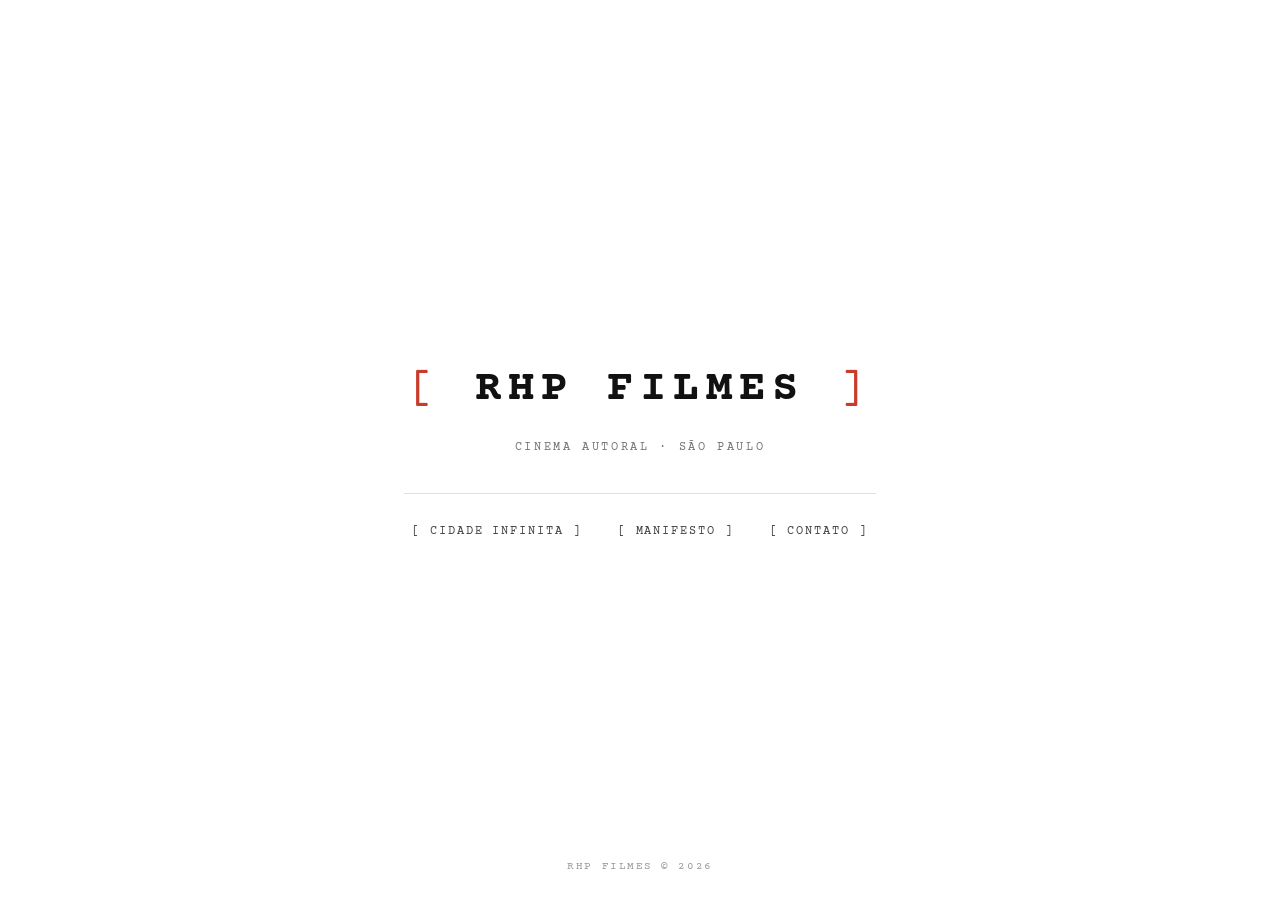
==== commit 30ed69c0: "feat: home radicalmente limpa com fundo branco e logo no centro" ====
--- a/index.html
+++ b/index.html
@@ -3,206 +3,34 @@
 <head>
   <meta charset="UTF-8">
   <meta name="viewport" content="width=device-width, initial-scale=1.0">
-  <title>RHP FILMES — Cinema Autoral</title>
-  <meta name="description" content="Produtora de cinema autoral independente em São Paulo. Realização de Cidade Infinita (2027).">
+  <title>RHP FILMES</title>
+  <meta name="description" content="Produtora independente de cinema autoral. São Paulo.">
   
   <link rel="stylesheet" href="css/screenplay.css">
   <link rel="stylesheet" href="css/home.css">
 </head>
-<body>
+<body style="overflow: hidden;">
 
-  <!-- ======================================================================
-       CABEÇALHO MÍNIMO
-       ====================================================================== -->
-  <header class="site-header">
-    <div class="container header-inner">
-      <div class="logo-block">
-        <a href="index.html" class="logo-main" title="RHP Filmes">
-          <span class="logo-bracket">[</span>RHP FILMES<span class="logo-bracket">]</span>
-        </a>
-        <span class="logo-sub">Cinema Autoral · São Paulo</span>
-      </div>
+  <main class="home-viewport">
+    
+    <div class="home-center-brand">
+      <h1 class="home-logo">
+        <span class="bracket">[</span> RHP FILMES <span class="bracket">]</span>
+      </h1>
+      <p class="home-tagline">cinema autoral · são paulo</p>
+    </div>
 
-      <nav class="site-nav" aria-label="Navegação">
-        <a href="#cidade-infinita" class="nav-link">[ CIDADE INFINITA ]</a>
-        <a href="#manifesto" class="nav-link">[ MANIFESTO ]</a>
-        <a href="#contato" class="nav-link">[ CONTATO ]</a>
-      </nav>
-    </div>
-  </header>
+    <nav class="home-nav-minimal" aria-label="Navegação Principal">
+      <a href="cidade-infinita.html">[ CIDADE INFINITA ]</a>
+      <a href="manifesto.html">[ MANIFESTO ]</a>
+      <a href="mailto:rhpfilmes@outlook.com">[ CONTATO ]</a>
+    </nav>
 
-  <main>
-    <!-- ====================================================================
-         SEÇÃO 01: CIDADE INFINITA (O FILME)
-         ==================================================================== -->
-    <section id="cidade-infinita" class="minimal-section">
-      <div class="container">
-        
-        <div class="section-label">PROJETO EM ANDAMENTO</div>
-        <h1 class="minimal-title">CIDADE INFINITA</h1>
+    <footer class="home-footer-meta">
+      <span>RHP FILMES © 2026</span>
+    </footer>
 
-        <div class="film-spotlight">
-          
-          <!-- Foto do Adobe Portfolio -->
-          <div class="film-image-wrapper">
-            <img src="assets/img/cidade_infinita_cover.jpg" alt="Cidade Infinita — Fotograma do Filme">
-            <div class="image-caption">
-              <span>FOTOGRAMA / MATERIAL BRUTO</span>
-              <span>SÃO PAULO — RHP FILMES</span>
-            </div>
-          </div>
-
-          <div class="film-header-meta">
-            <p class="film-tagline">"Três trabalhadores, a cidade, três desejos."</p>
-            <p class="film-description">
-              Três trabalhadores — Raimundo Barbosa e Lucas Diniz — tiram seu sustento cruzando a cidade de São Paulo em bicicleta. O filme investiga a vida, o trabalho, os desafios materiais e a dimensão subjetiva desses homens frente à precarização das plataformas digitais.
-            </p>
-          </div>
-
-          <!-- Ficha Técnica Oficial -->
-          <table class="specs-table">
-            <tbody>
-              <tr>
-                <th>Imagem e Direção</th>
-                <td>Roberto Herrera Peres</td>
-              </tr>
-              <tr>
-                <th>Elenco</th>
-                <td>Raimundo Barbosa, Lucas Diniz</td>
-              </tr>
-              <tr>
-                <th>Montagem</th>
-                <td>Em processo</td>
-              </tr>
-              <tr>
-                <th>Trilha Sonora Original</th>
-                <td>Som direto mineral</td>
-              </tr>
-              <tr>
-                <th>Ano Previsto</th>
-                <td>2027</td>
-              </tr>
-              <tr>
-                <th>País</th>
-                <td>Brasil</td>
-              </tr>
-              <tr>
-                <th>Formato</th>
-                <td>ProRes 422 HQ · DCP 2K</td>
-              </tr>
-              <tr>
-                <th>Duração</th>
-                <td>95 min</td>
-              </tr>
-              <tr>
-                <th>Produção</th>
-                <td>RHP Filmes</td>
-              </tr>
-              <tr>
-                <th>Estágio do Projeto</th>
-                <td>Em produção / Captação (9 horas de material bruto captado em São Paulo)</td>
-              </tr>
-            </tbody>
-          </table>
-
-          <!-- Links para a Pesquisa -->
-          <div class="research-links-block">
-            <div class="research-title">DOCUMENTAÇÃO & PESQUISA</div>
-            <ul class="research-list">
-              <li class="research-item">
-                <a href="cidade-infinita.html#pesquisa-campo">Pesquisa de Campo & Território</a>
-                <span class="research-meta">(Geografia urbana, iFood & precarização do trabalho em SP)</span>
-              </li>
-              <li class="research-item">
-                <a href="cidade-infinita.html#dispositivo">Dispositivo Formal</a>
-                <span class="research-meta">(Cinema-Direto, Cinéma-Vérité & a recusa do espetáculo)</span>
-              </li>
-              <li class="research-item">
-                <a href="cidade-infinita.html#argumento">Argumento & Dramaturgia</a>
-                <span class="research-meta">(Ações de repetição, latência e a presença do corpo na cidade)</span>
-              </li>
-              <li class="research-item" style="margin-top: 8px;">
-                <a href="cidade-infinita.html" style="font-weight: 700;">[ Abrir Caderno Completo do Filme → ]</a>
-              </li>
-            </ul>
-          </div>
-
-        </div>
-
-      </div>
-    </section>
-
-    <!-- ====================================================================
-         SEÇÃO 02: MANIFESTO & POLÍTICA DOS AUTORES
-         ==================================================================== -->
-    <section id="manifesto" class="minimal-section">
-      <div class="container">
-        
-        <div class="section-label">A PRODUTORA</div>
-        <h2 class="minimal-title">VISÃO & LINHA EDITORIAL</h2>
-
-        <div class="manifesto-body">
-          <p>
-            A RHP FILMES é uma produtora de cinema que produz filmes autorais.
-          </p>
-          <p>
-            Por cinema autoral, entende-se aqui o fenômeno pelo viés do método de produção iniciado nos anos 60 com a <em>política dos autores</em>. O fundamental da nossa visão é a premissa de que uma estrutura compacta de produção cinematográfica favorece o realizador em agilidade, viabilidade material e liberdade formal.
-          </p>
-          <p>
-            Buscamos realizar um cinema que tensione a linguagem cinematográfica em recusa aos padrões narrativos industriais do entretenimento enquanto espetáculo. Este deslocamento coloca nossa prática nos termos da experimentação de linguagem e da construção do olhar.
-          </p>
-
-          <div class="eixos-minimal-list">
-            <div class="eixo-row active">
-              <strong>EIXO 01 // TRABALHO</strong>
-              <p>Investigação da organização das forças sociais e da disciplina do corpo. O motor que condiciona o materialismo da vida cotidiana.</p>
-            </div>
-            <div class="eixo-row active">
-              <strong>EIXO 02 // TERRITÓRIO</strong>
-              <p>Conceito herdado da Geografia Crítica. O espaço urbano concebido como disputa, pertencimento e inscrição simbólica.</p>
-            </div>
-            <div class="eixo-row active">
-              <strong>EIXO 03 // DESEJO</strong>
-              <p>O elemento subjetivo dos personagens que atravessa o trabalho e o território, recusando a redução do ser humano a mero instrumento econômico.</p>
-            </div>
-          </div>
-        </div>
-
-      </div>
-    </section>
-
-    <!-- ====================================================================
-         SEÇÃO 03: CONTATO
-         ==================================================================== -->
-    <section id="contato" class="minimal-section" style="border-bottom: none;">
-      <div class="container">
-        
-        <div class="section-label">CONTATO</div>
-        <h2 class="minimal-title">DIÁLOGO & INSTITUCIONAL</h2>
-
-        <div class="contact-single">
-          <a href="mailto:rhpfilmes@outlook.com" class="contact-email">rhpfilmes@outlook.com</a>
-          <span class="contact-sub">São Paulo — SP, Brasil · RHP Filmes</span>
-        </div>
-
-      </div>
-    </section>
   </main>
-
-  <!-- ======================================================================
-       RODAPÉ
-       ====================================================================== -->
-  <footer class="site-footer">
-    <div class="container footer-inner">
-      <div>
-        <span>RHP FILMES © 2026</span>
-        <span> — SÃO PAULO, BRASIL</span>
-      </div>
-      <div>
-        <span>COURIER SCREENPLAY</span>
-      </div>
-    </div>
-  </footer>
 
 </body>
 </html>
--- a/css/screenplay.css
+++ b/css/screenplay.css
@@ -1,33 +1,34 @@
 /* ==========================================================================
-   RHP FILMES — SCREENPLAY CORE SYSTEM
+   RHP FILMES — SCREENPLAY CORE SYSTEM (WHITE CANVAS / PAPEL DE ROTEIRO)
    Tipografia: Courier Prime / Screenplay Monospace
-   Estética: Cinema Autoral de Resistência · Rigor de Máquina de Escrever
+   Estética: Cinema Autoral · Fundo Branco Puro · Tinta Tipográfica Negra
    ========================================================================== */
 
 @import url('https://fonts.googleapis.com/css2?family=Courier+Prime:ital,wght@0,400;0,700;1,400;1,700&display=swap');
 
 :root {
-  /* Paleta Cinematográfica Chiaroscuro (Negativo & Papel de Roteiro) */
-  --bg-body: #090a0c;
-  --bg-surface: #101216;
-  --bg-surface-elevated: #161920;
-  --bg-badge: #1a1e26;
+  /* Fundo Branco Puro & Tinta Tipográfica de Máquina */
+  --bg-body: #ffffff;
+  --bg-surface: #ffffff;
+  --bg-surface-elevated: #fafafa;
+  --bg-badge: #f4f4f4;
 
-  --text-main: #f2efe9;
-  --text-secondary: #9aa0a6;
-  --text-muted: #5f6368;
-  --text-inverse: #090a0c;
+  --text-main: #111111;
+  --text-secondary: #444444;
+  --text-muted: #777777;
+  --text-inverse: #ffffff;
 
   --accent-director: #c93b2b;      /* Vermelho fita bicolor / nota de diretor */
-  --accent-highlighter: #e5a93c;   /* Amarelo marcação de cena */
-  --border-light: rgba(242, 239, 233, 0.12);
-  --border-subtle: rgba(242, 239, 233, 0.06);
-  --border-solid: #232730;
+  --accent-hover: #000000;
+
+  --border-light: rgba(0, 0, 0, 0.12);
+  --border-subtle: rgba(0, 0, 0, 0.06);
+  --border-solid: #dcdcdc;
 
   /* Font Stack Canônica de Roteiro */
   --font-screenplay: 'Courier Prime', 'Courier Screenplay', 'Courier New', Courier, monospace;
 
-  /* Escala Tipográfica (Proporções de Pica / 10-pitch) */
+  /* Escala Tipográfica (10-pitch / Pica) */
   --text-xs: 0.75rem;     /* 12px */
   --text-sm: 0.875rem;    /* 14px */
   --text-base: 1rem;      /* 16px */
@@ -35,15 +36,13 @@
   --text-xl: 1.375rem;    /* 22px */
   --text-2xl: 1.75rem;    /* 28px */
   --text-3xl: 2.25rem;    /* 36px */
-  --text-hero: 3.25rem;   /* 52px */
+  --text-hero: 2.75rem;   /* 44px */
 
-  /* Espaçamentos e Grid */
-  --container-max: 1040px;
-  --space-unit: 8px;
+  --container-max: 880px;
   --transition-fast: 0.15s ease-out;
 }
 
-/* Reset Semântico & Caixa */
+/* Reset Semântico */
 *, *::before, *::after {
   box-sizing: border-box;
   margin: 0;
@@ -63,21 +62,8 @@
   font-family: var(--font-screenplay);
   line-height: 1.6;
   min-height: 100vh;
-  position: relative;
-  overflow-x: hidden;
   background-color: var(--bg-body);
-}
-
-/* Textura sutil de granulação de filme (CSS puro / SVG inline sem overhead) */
-body::before {
-  content: "";
-  position: fixed;
-  top: 0; left: 0; width: 100%; height: 100%;
-  pointer-events: none;
-  opacity: 0.025;
-  background-image: radial-gradient(var(--text-main) 1px, transparent 0);
-  background-size: 4px 4px;
-  z-index: 999;
+  color: var(--text-main);
 }
 
 /* Seleção de texto estilo fita de máquina de escrever */
@@ -86,7 +72,7 @@
   color: var(--text-inverse);
 }
 
-/* Links & Botões Tipográficos */
+/* Links & Interações */
 a {
   color: var(--text-main);
   text-decoration: none;
@@ -94,28 +80,20 @@
 }
 
 a:hover {
-  color: var(--accent-highlighter);
+  color: var(--accent-director);
 }
 
-button {
-  font-family: inherit;
-  background: none;
-  border: none;
-  color: inherit;
-  cursor: pointer;
-}
-
-/* Container Estrutural */
+/* Container de Leitura */
 .container {
   width: 100%;
   max-width: var(--container-max);
   margin-left: auto;
   margin-right: auto;
-  padding-left: clamp(20px, 5vw, 48px);
-  padding-right: clamp(20px, 5vw, 48px);
+  padding-left: clamp(20px, 5vw, 40px);
+  padding-right: clamp(20px, 5vw, 40px);
 }
 
-/* Elementos de Notação de Roteiro */
+/* Notações e Rubricas de Roteiro */
 .slugline {
   font-size: var(--text-xs);
   text-transform: uppercase;
@@ -131,26 +109,3 @@
   content: "//";
   color: var(--accent-director);
 }
-
-.badge {
-  display: inline-block;
-  font-size: var(--text-xs);
-  text-transform: uppercase;
-  letter-spacing: 0.1em;
-  padding: 3px 8px;
-  border: 1px solid var(--border-light);
-  background: var(--bg-badge);
-  color: var(--text-secondary);
-}
-
-.badge-active {
-  border-color: var(--accent-highlighter);
-  color: var(--accent-highlighter);
-}
-
-.hairline {
-  height: 1px;
-  background: var(--border-light);
-  border: none;
-  margin: 40px 0;
-}
--- a/css/home.css
+++ b/css/home.css
@@ -1,139 +1,171 @@
 /* ==========================================================================
-   RHP FILMES — ULTRA-MINIMAL SCREENPLAY STYLESHEET
-   Austeridade Cinematográfica · Courier Screenplay · Zero Ruído
+   RHP FILMES — ULTRA-MINIMAL HOME & PAGES (WHITE CANVAS)
+   Fundo Branco Puro · Logo no Centro · Tipografia Courier Screenplay
    ========================================================================== */
 
 /* --------------------------------------------------------------------------
-   1. CABEÇALHO MÍNIMO
+   1. HOME RADICALMENTE MÍNIMA (LOGO NO CENTRO)
    -------------------------------------------------------------------------- */
-.site-header {
+.home-viewport {
+  min-height: 100vh;
+  display: flex;
+  flex-direction: column;
+  justify-content: center;
+  align-items: center;
+  padding: 40px 24px;
+  text-align: center;
+}
+
+.home-center-brand {
+  display: flex;
+  flex-direction: column;
+  align-items: center;
+  gap: 12px;
+  margin-bottom: 36px;
+}
+
+.home-logo {
+  font-size: clamp(2rem, 5vw, var(--text-hero));
+  font-weight: 700;
+  letter-spacing: 0.16em;
+  color: var(--text-main);
+  text-transform: uppercase;
+}
+
+.home-logo .bracket {
+  color: var(--accent-director);
+  font-weight: 400;
+}
+
+.home-tagline {
+  font-size: var(--text-xs);
+  letter-spacing: 0.22em;
+  color: var(--text-muted);
+  text-transform: uppercase;
+}
+
+/* Links discretos sob o logo */
+.home-nav-minimal {
+  display: flex;
+  gap: 20px;
+  justify-content: center;
+  align-items: center;
+  flex-wrap: wrap;
+  padding-top: 24px;
+  border-top: 1px solid var(--border-light);
+}
+
+.home-nav-minimal a {
+  font-size: var(--text-xs);
+  text-transform: uppercase;
+  letter-spacing: 0.16em;
+  color: var(--text-secondary);
+  padding: 4px 8px;
+  transition: all var(--transition-fast);
+}
+
+.home-nav-minimal a:hover {
+  color: var(--text-main);
+  border-bottom: 1px solid var(--text-main);
+}
+
+/* Rodapé ultra-sutil da Home */
+.home-footer-meta {
+  position: absolute;
+  bottom: 24px;
+  font-size: 11px;
+  color: #999999;
+  letter-spacing: 0.14em;
+  text-transform: uppercase;
+}
+
+/* --------------------------------------------------------------------------
+   2. PÁGINAS INTERNAS (CABEÇALHO & ESTRUTURA BRANCA)
+   -------------------------------------------------------------------------- */
+.internal-header {
   border-bottom: 1px solid var(--border-light);
-  background: var(--bg-body);
+  padding: 24px 0;
+  background: #ffffff;
   position: sticky;
   top: 0;
   z-index: 100;
-  padding: 24px 0;
-}
-
-.header-inner {
+}
+
+.internal-header-inner {
   display: flex;
   justify-content: space-between;
   align-items: center;
-  gap: 20px;
+  gap: 16px;
   flex-wrap: wrap;
 }
 
-.logo-block {
-  display: flex;
-  flex-direction: column;
-  gap: 3px;
-}
-
-.logo-main {
-  font-size: var(--text-xl);
-  font-weight: 700;
-  letter-spacing: 0.14em;
-  color: var(--text-main);
-  display: inline-flex;
-  align-items: center;
-  gap: 8px;
-}
-
-.logo-bracket {
-  color: var(--accent-director);
-  font-weight: 400;
-}
-
-.logo-sub {
-  font-size: var(--text-xs);
-  letter-spacing: 0.18em;
-  color: var(--text-muted);
-  text-transform: uppercase;
-}
-
-.site-nav {
+.internal-logo {
+  font-size: var(--text-lg);
+  font-weight: 700;
+  letter-spacing: 0.12em;
+  color: var(--text-main);
+}
+
+.internal-logo .bracket {
+  color: var(--accent-director);
+}
+
+.internal-nav {
   display: flex;
   gap: 16px;
   align-items: center;
   flex-wrap: wrap;
 }
 
-.nav-link {
+.internal-nav a {
   font-size: var(--text-xs);
   text-transform: uppercase;
   letter-spacing: 0.12em;
+  color: var(--text-muted);
+}
+
+.internal-nav a:hover,
+.internal-nav a.active {
+  color: var(--text-main);
+  text-decoration: underline;
+  text-underline-offset: 4px;
+}
+
+/* Conteúdo da Página Interna */
+.internal-content {
+  padding: 60px 0 100px 0;
+}
+
+.page-title {
+  font-size: clamp(1.8rem, 3.5vw, var(--text-3xl));
+  font-weight: 700;
+  letter-spacing: 0.08em;
+  text-transform: uppercase;
+  margin-bottom: 12px;
+}
+
+.page-tagline {
+  font-size: var(--text-base);
   color: var(--text-secondary);
-  padding: 4px 8px;
-  border-bottom: 1px solid transparent;
-  transition: all var(--transition-fast);
-}
-
-.nav-link:hover, .nav-link.active {
-  color: var(--text-main);
-  border-bottom-color: var(--accent-highlighter);
-}
-
-/* --------------------------------------------------------------------------
-   2. SEÇÕES & TIPOGRAFIA MÍNIMA
-   -------------------------------------------------------------------------- */
-.minimal-section {
-  padding: 70px 0;
-  border-bottom: 1px solid var(--border-light);
-}
-
-.section-label {
-  font-size: var(--text-xs);
-  color: var(--text-muted);
-  text-transform: uppercase;
-  letter-spacing: 0.16em;
-  margin-bottom: 16px;
-  display: flex;
-  align-items: center;
-  gap: 8px;
-}
-
-.section-label::before {
-  content: "//";
-  color: var(--accent-director);
-}
-
-.minimal-title {
-  font-size: clamp(1.6rem, 3.2vw, var(--text-2xl));
-  font-weight: 700;
-  text-transform: uppercase;
-  letter-spacing: 0.08em;
-  margin-bottom: 24px;
-  line-height: 1.25;
-}
-
-/* --------------------------------------------------------------------------
-   3. BLOC O DO FILME: CIDADE INFINITA
-   -------------------------------------------------------------------------- */
-.film-spotlight {
-  display: flex;
-  flex-direction: column;
-  gap: 36px;
-}
-
-/* A Foto do Adobe Portfolio com Moldura Cinematográfica */
-.film-image-wrapper {
+  font-style: italic;
+  margin-bottom: 36px;
+}
+
+/* Moldura para a Foto do Filme no Fundo Branco */
+.still-frame {
   width: 100%;
   border: 1px solid var(--border-light);
-  background: var(--bg-surface);
-  position: relative;
-  overflow: hidden;
-}
-
-.film-image-wrapper img {
+  margin-bottom: 36px;
+  background: #fafafa;
+}
+
+.still-frame img {
   width: 100%;
   height: auto;
   display: block;
-  object-fit: cover;
-  max-height: 580px;
-  filter: contrast(102%) brightness(98%);
-}
-
-.image-caption {
+}
+
+.still-caption {
   padding: 10px 16px;
   font-size: var(--text-xs);
   color: var(--text-muted);
@@ -141,34 +173,15 @@
   display: flex;
   justify-content: space-between;
   text-transform: uppercase;
-  letter-spacing: 0.1em;
-}
-
-.film-header-meta {
-  display: flex;
-  flex-direction: column;
-  gap: 12px;
-}
-
-.film-tagline {
-  font-size: var(--text-lg);
-  color: var(--accent-highlighter);
-  font-style: italic;
-  letter-spacing: 0.02em;
-}
-
-.film-description {
-  font-size: var(--text-base);
-  color: var(--text-secondary);
-  line-height: 1.75;
-  max-width: 820px;
-}
-
-/* Ficha Técnica Minimalista (2 Colunas / Tabela Limpa) */
+  letter-spacing: 0.08em;
+  background: #ffffff;
+}
+
+/* Tabela de Ficha Técnica Limpa */
 .specs-table {
   width: 100%;
   border-collapse: collapse;
-  margin: 28px 0;
+  margin: 36px 0;
   border-top: 1px solid var(--border-light);
   border-bottom: 1px solid var(--border-light);
 }
@@ -183,18 +196,18 @@
 
 .specs-table th,
 .specs-table td {
-  padding: 12px 16px;
+  padding: 12px 14px;
   font-size: var(--text-sm);
   text-align: left;
   vertical-align: top;
 }
 
 .specs-table th {
-  width: 240px;
+  width: 220px;
   color: var(--text-muted);
   font-weight: 400;
   text-transform: uppercase;
-  letter-spacing: 0.1em;
+  letter-spacing: 0.08em;
 }
 
 .specs-table td {
@@ -202,12 +215,12 @@
   font-weight: 700;
 }
 
-/* Links para a Pesquisa */
-.research-links-block {
-  margin-top: 32px;
+/* Blocos de Pesquisa */
+.research-block {
+  margin-top: 40px;
   padding: 24px;
   border: 1px dashed var(--border-light);
-  background: var(--bg-surface);
+  background: #fafafa;
 }
 
 .research-title {
@@ -227,128 +240,59 @@
 }
 
 .research-item {
-  display: flex;
-  align-items: baseline;
-  gap: 10px;
   font-size: var(--text-sm);
-}
-
-.research-item::before {
-  content: "→";
-  color: var(--text-muted);
-}
-
-.research-item a {
-  color: var(--text-main);
-  text-decoration: underline;
-  text-underline-offset: 4px;
-  text-decoration-color: var(--border-light);
-}
-
-.research-item a:hover {
-  color: var(--accent-highlighter);
-  text-decoration-color: var(--accent-highlighter);
-}
-
-.research-meta {
-  font-size: var(--text-xs);
-  color: var(--text-muted);
-  margin-left: 8px;
-}
-
-/* --------------------------------------------------------------------------
-   4. MANIFESTO MÍNIMO
-   -------------------------------------------------------------------------- */
-.manifesto-body {
+  color: var(--text-main);
+  line-height: 1.6;
+}
+
+.research-item strong {
+  display: block;
+  font-size: var(--text-xs);
+  text-transform: uppercase;
+  letter-spacing: 0.08em;
+  color: var(--text-main);
+  margin-bottom: 2px;
+}
+
+.research-item p {
+  color: var(--text-secondary);
+  font-size: var(--text-sm);
+  margin: 0;
+}
+
+/* Bloco de Contato */
+.contact-box {
+  margin-top: 48px;
+  padding: 24px;
+  border: 1px solid var(--border-light);
+  display: inline-flex;
+  flex-direction: column;
+  gap: 6px;
+}
+
+.contact-box a {
   font-size: var(--text-base);
-  color: var(--text-secondary);
-  line-height: 1.8;
-  max-width: 820px;
-  display: flex;
-  flex-direction: column;
-  gap: 20px;
-}
-
-.eixos-minimal-list {
-  margin: 28px 0;
-  display: flex;
-  flex-direction: column;
-  gap: 16px;
-}
-
-.eixo-row {
-  border-left: 2px solid var(--border-light);
-  padding-left: 20px;
-}
-
-.eixo-row.active {
-  border-left-color: var(--accent-director);
-}
-
-.eixo-row strong {
-  color: var(--text-main);
-  font-size: var(--text-sm);
+  font-weight: 700;
+  color: var(--text-main);
+}
+
+.contact-box a:hover {
+  color: var(--accent-director);
+}
+
+.contact-box span {
+  font-size: var(--text-xs);
+  color: var(--text-muted);
+  text-transform: uppercase;
+  letter-spacing: 0.08em;
+}
+
+/* Rodapé das páginas internas */
+.internal-footer {
+  padding: 36px 0;
+  border-top: 1px solid var(--border-light);
+  font-size: var(--text-xs);
+  color: var(--text-muted);
   text-transform: uppercase;
   letter-spacing: 0.1em;
-  display: block;
-  margin-bottom: 4px;
-}
-
-.eixo-row p {
-  font-size: var(--text-sm);
-  color: var(--text-secondary);
-  margin: 0;
-}
-
-/* --------------------------------------------------------------------------
-   5. CONTATO ÚNICO
-   -------------------------------------------------------------------------- */
-.contact-single {
-  padding: 28px;
-  border: 1px solid var(--border-light);
-  background: var(--bg-surface);
-  display: flex;
-  flex-direction: column;
-  gap: 12px;
-  max-width: 520px;
-}
-
-.contact-email {
-  font-size: var(--text-lg);
-  font-weight: 700;
-  color: var(--text-main);
-  letter-spacing: 0.04em;
-  display: inline-block;
-}
-
-.contact-email:hover {
-  color: var(--accent-highlighter);
-}
-
-.contact-sub {
-  font-size: var(--text-xs);
-  color: var(--text-muted);
-  text-transform: uppercase;
-  letter-spacing: 0.1em;
-}
-
-/* --------------------------------------------------------------------------
-   6. RODAPÉ MÍNIMO
-   -------------------------------------------------------------------------- */
-.site-footer {
-  padding: 48px 0;
-  background: var(--bg-body);
-  border-top: 1px solid var(--border-light);
-  font-size: var(--text-xs);
-  color: var(--text-muted);
-  letter-spacing: 0.1em;
-  text-transform: uppercase;
-}
-
-.footer-inner {
-  display: flex;
-  justify-content: space-between;
-  align-items: center;
-  gap: 16px;
-  flex-wrap: wrap;
-}
+}
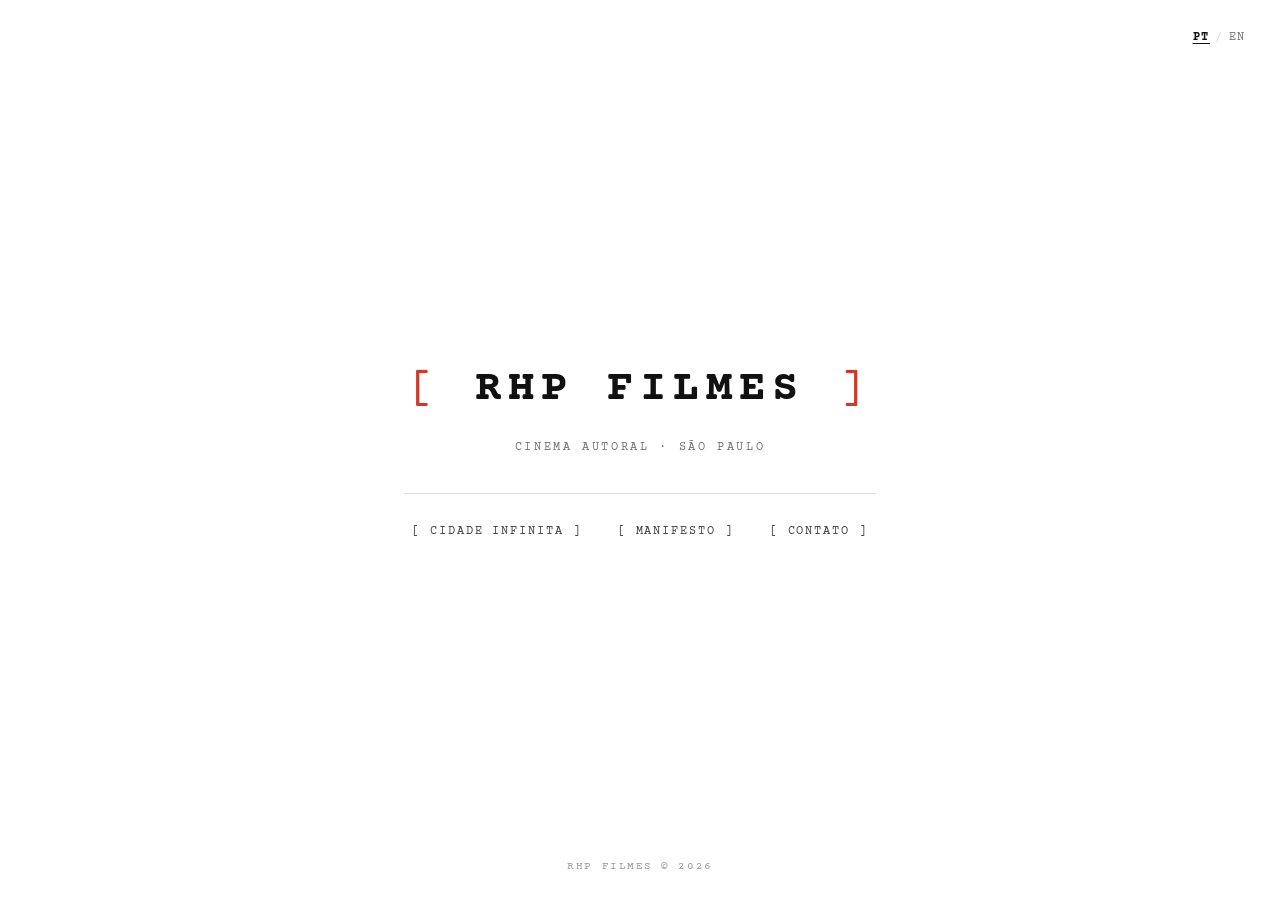
==== commit 933f986b: "feat(i18n): versao em ingles com seletor discreto, refinamento da ficha tecnica e simplificacao do c" ====
--- a/index.html
+++ b/index.html
@@ -3,13 +3,23 @@
 <head>
   <meta charset="UTF-8">
   <meta name="viewport" content="width=device-width, initial-scale=1.0">
-  <title>RHP FILMES</title>
+  <title data-pt="RHP FILMES — Cinema Autoral" data-en="RHP FILMES — Arthouse Cinema">RHP FILMES — Cinema Autoral</title>
   <meta name="description" content="Produtora independente de cinema autoral. São Paulo.">
   
   <link rel="stylesheet" href="css/screenplay.css">
   <link rel="stylesheet" href="css/home.css">
+  <script src="js/lang.js" defer></script>
 </head>
 <body style="overflow: hidden;">
+
+  <!-- Seletor de Idioma Discreto -->
+  <div class="home-lang-fixed">
+    <button type="button" class="lang-switch" aria-label="Alternar idioma / Switch language">
+      <span class="lang-opt lang-opt-pt active">PT</span>
+      <span class="lang-sep">/</span>
+      <span class="lang-opt lang-opt-en">EN</span>
+    </button>
+  </div>
 
   <main class="home-viewport">
     
@@ -17,13 +27,16 @@
       <h1 class="home-logo">
         <span class="bracket">[</span> RHP FILMES <span class="bracket">]</span>
       </h1>
-      <p class="home-tagline">cinema autoral · são paulo</p>
+      <p class="home-tagline">
+        <span class="i18n-pt">cinema autoral · são paulo</span>
+        <span class="i18n-en">arthouse cinema · são paulo</span>
+      </p>
     </div>
 
     <nav class="home-nav-minimal" aria-label="Navegação Principal">
       <a href="cidade-infinita.html">[ CIDADE INFINITA ]</a>
       <a href="manifesto.html">[ MANIFESTO ]</a>
-      <a href="mailto:rhpfilmes@outlook.com">[ CONTATO ]</a>
+      <a href="mailto:rhpfilmes@outlook.com">[ <span class="i18n-pt">CONTATO</span><span class="i18n-en">CONTACT</span> ]</a>
     </nav>
 
     <footer class="home-footer-meta">
--- a/css/home.css
+++ b/css/home.css
@@ -2,6 +2,65 @@
    RHP FILMES — ULTRA-MINIMAL HOME & PAGES (WHITE CANVAS)
    Fundo Branco Puro · Logo no Centro · Tipografia Courier Screenplay
    ========================================================================== */
+
+/* --------------------------------------------------------------------------
+   0. I18N BILÍNGUE (PORTUGUÊS / INGLÊS) — CONTROLE SEM FLICKER & BOTÃO DISCRETO
+   -------------------------------------------------------------------------- */
+html:not([lang="en"]) .i18n-en {
+  display: none !important;
+}
+
+html[lang="en"] .i18n-pt {
+  display: none !important;
+}
+
+/* Seletor de Idioma Discreto & Minimalista */
+.lang-switch {
+  display: inline-flex;
+  align-items: center;
+  gap: 4px;
+  background: transparent;
+  border: none;
+  cursor: pointer;
+  font-family: var(--font-screenplay);
+  font-size: var(--text-xs);
+  letter-spacing: 0.14em;
+  color: var(--text-muted);
+  padding: 4px 6px;
+  text-transform: uppercase;
+  transition: color var(--transition-fast);
+  line-height: 1;
+}
+
+.lang-switch:hover {
+  color: var(--text-main);
+}
+
+.lang-switch .lang-opt {
+  color: var(--text-muted);
+  transition: all var(--transition-fast);
+}
+
+.lang-switch .lang-opt.active {
+  color: var(--text-main);
+  font-weight: 700;
+  text-decoration: underline;
+  text-underline-offset: 3px;
+}
+
+.lang-switch .lang-sep {
+  color: var(--border-solid);
+  font-weight: 300;
+  margin: 0 1px;
+}
+
+/* Botão de idioma posicionado no canto superior direito da tela (Home) */
+.home-lang-fixed {
+  position: absolute;
+  top: 24px;
+  right: 28px;
+  z-index: 100;
+}
 
 /* --------------------------------------------------------------------------
    1. HOME RADICALMENTE MÍNIMA (LOGO NO CENTRO)
@@ -177,11 +236,11 @@
   background: #ffffff;
 }
 
-/* Tabela de Ficha Técnica Limpa */
+/* Tabela de Ficha Técnica Limpa & Compacta */
 .specs-table {
   width: 100%;
   border-collapse: collapse;
-  margin: 36px 0;
+  margin: 28px 0;
   border-top: 1px solid var(--border-light);
   border-bottom: 1px solid var(--border-light);
 }
@@ -196,10 +255,11 @@
 
 .specs-table th,
 .specs-table td {
-  padding: 12px 14px;
+  padding: 8px 12px;
   font-size: var(--text-sm);
   text-align: left;
   vertical-align: top;
+  line-height: 1.45;
 }
 
 .specs-table th {
@@ -212,7 +272,7 @@
 
 .specs-table td {
   color: var(--text-main);
-  font-weight: 700;
+  font-weight: 400;
 }
 
 /* Blocos de Pesquisa */
@@ -263,17 +323,19 @@
 /* Bloco de Contato */
 .contact-box {
   margin-top: 48px;
-  padding: 24px;
+  padding: 20px 24px;
   border: 1px solid var(--border-light);
   display: inline-flex;
   flex-direction: column;
   gap: 6px;
+  background: #ffffff;
 }
 
 .contact-box a {
   font-size: var(--text-base);
-  font-weight: 700;
-  color: var(--text-main);
+  font-weight: 400;
+  color: var(--text-main);
+  letter-spacing: 0.04em;
 }
 
 .contact-box a:hover {
@@ -283,8 +345,8 @@
 .contact-box span {
   font-size: var(--text-xs);
   color: var(--text-muted);
-  text-transform: uppercase;
-  letter-spacing: 0.08em;
+  text-transform: lowercase;
+  letter-spacing: 0.12em;
 }
 
 /* Rodapé das páginas internas */
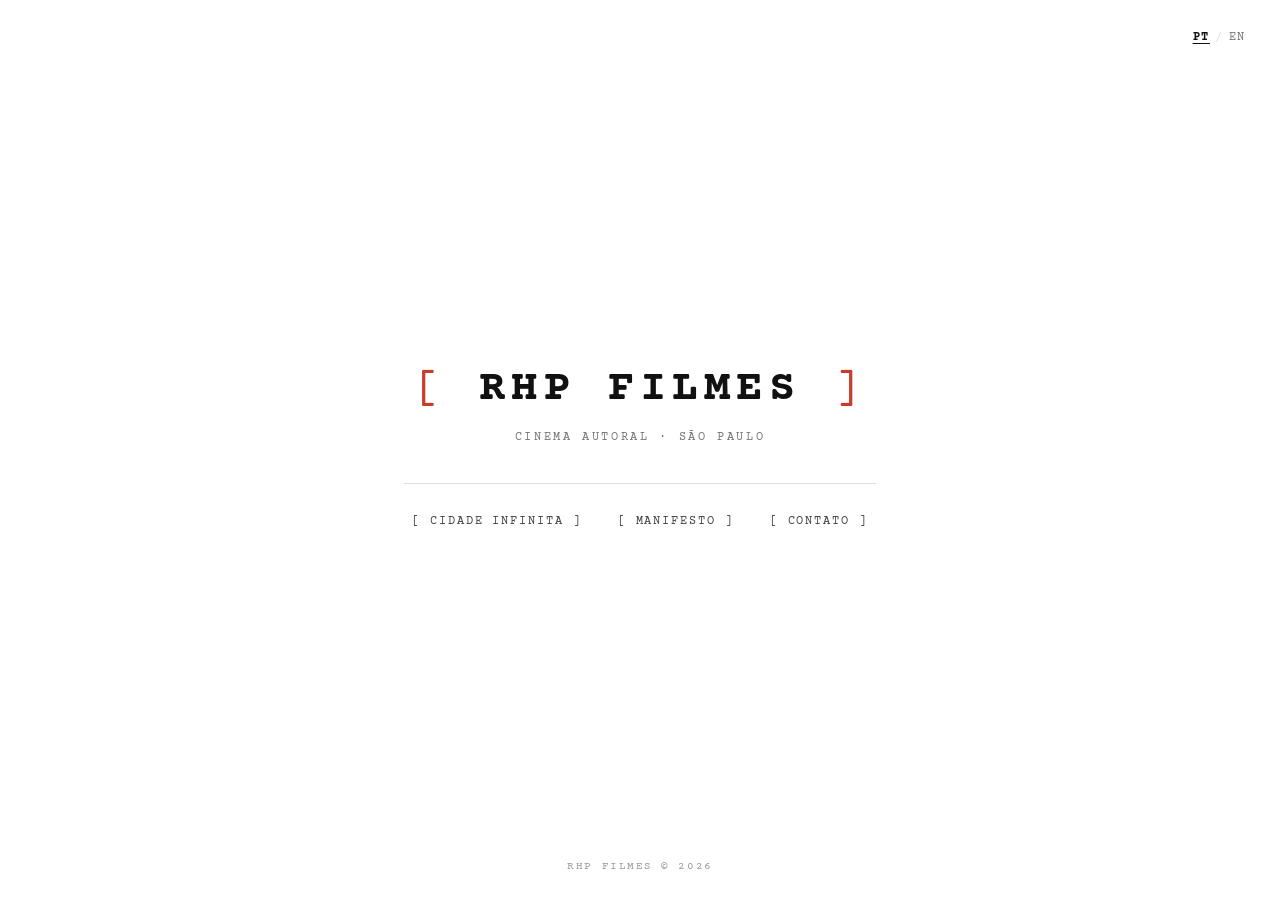
==== commit d0eb7049: "fix: travar white-space nowrap inline e forcar atualizacao do css v2" ====
--- a/index.html
+++ b/index.html
@@ -7,7 +7,7 @@
   <meta name="description" content="Produtora independente de cinema autoral. São Paulo.">
   
   <link rel="stylesheet" href="css/screenplay.css">
-  <link rel="stylesheet" href="css/home.css">
+  <link rel="stylesheet" href="css/home.css?v=2">
   <script src="js/lang.js" defer></script>
 </head>
 <body style="overflow: hidden;">
@@ -24,7 +24,7 @@
   <main class="home-viewport">
     
     <div class="home-center-brand">
-      <h1 class="home-logo">
+      <h1 class="home-logo" style="white-space: nowrap;">
         <span class="bracket">[</span> RHP FILMES <span class="bracket">]</span>
       </h1>
       <p class="home-tagline">
--- a/css/home.css
+++ b/css/home.css
@@ -84,23 +84,29 @@
 }
 
 .home-logo {
-  font-size: clamp(2rem, 5vw, var(--text-hero));
+  display: inline-block;
+  white-space: nowrap;
+  font-size: clamp(1.25rem, 6vw, var(--text-hero));
   font-weight: 700;
-  letter-spacing: 0.16em;
-  color: var(--text-main);
-  text-transform: uppercase;
+  letter-spacing: 0.14em;
+  color: var(--text-main);
+  text-transform: uppercase;
+  line-height: 1.15;
+  max-width: 100%;
 }
 
 .home-logo .bracket {
   color: var(--accent-director);
   font-weight: 400;
+  display: inline-block;
 }
 
 .home-tagline {
-  font-size: var(--text-xs);
-  letter-spacing: 0.22em;
-  color: var(--text-muted);
-  text-transform: uppercase;
+  font-size: clamp(0.68rem, 2.5vw, var(--text-xs));
+  letter-spacing: clamp(0.1em, 2vw, 0.22em);
+  color: var(--text-muted);
+  text-transform: uppercase;
+  white-space: nowrap;
 }
 
 /* Links discretos sob o logo */
@@ -159,14 +165,18 @@
 }
 
 .internal-logo {
-  font-size: var(--text-lg);
+  font-size: clamp(0.95rem, 4vw, var(--text-lg));
   font-weight: 700;
-  letter-spacing: 0.12em;
-  color: var(--text-main);
+  letter-spacing: 0.1em;
+  color: var(--text-main);
+  white-space: nowrap;
+  display: inline-flex;
+  align-items: center;
 }
 
 .internal-logo .bracket {
   color: var(--accent-director);
+  font-weight: 400;
 }
 
 .internal-nav {
@@ -358,3 +368,45 @@
   text-transform: uppercase;
   letter-spacing: 0.1em;
 }
+
+/* --------------------------------------------------------------------------
+   4. AJUSTES RESPONSIVOS (MOBILE ESTREITO / TELAS PEQUENAS)
+   -------------------------------------------------------------------------- */
+@media (max-width: 480px) {
+  .home-viewport {
+    padding: 24px 16px;
+  }
+  
+  .home-center-brand {
+    gap: 8px;
+    margin-bottom: 24px;
+  }
+  
+  .home-nav-minimal {
+    gap: 12px;
+    padding-top: 18px;
+  }
+  
+  .home-nav-minimal a {
+    font-size: 11px;
+    letter-spacing: 0.1em;
+    padding: 4px 6px;
+  }
+
+  .internal-header {
+    padding: 16px 0;
+  }
+
+  .internal-header-inner {
+    gap: 12px;
+  }
+
+  .internal-nav {
+    gap: 10px;
+  }
+
+  .internal-nav a {
+    font-size: 11px;
+    letter-spacing: 0.08em;
+  }
+}
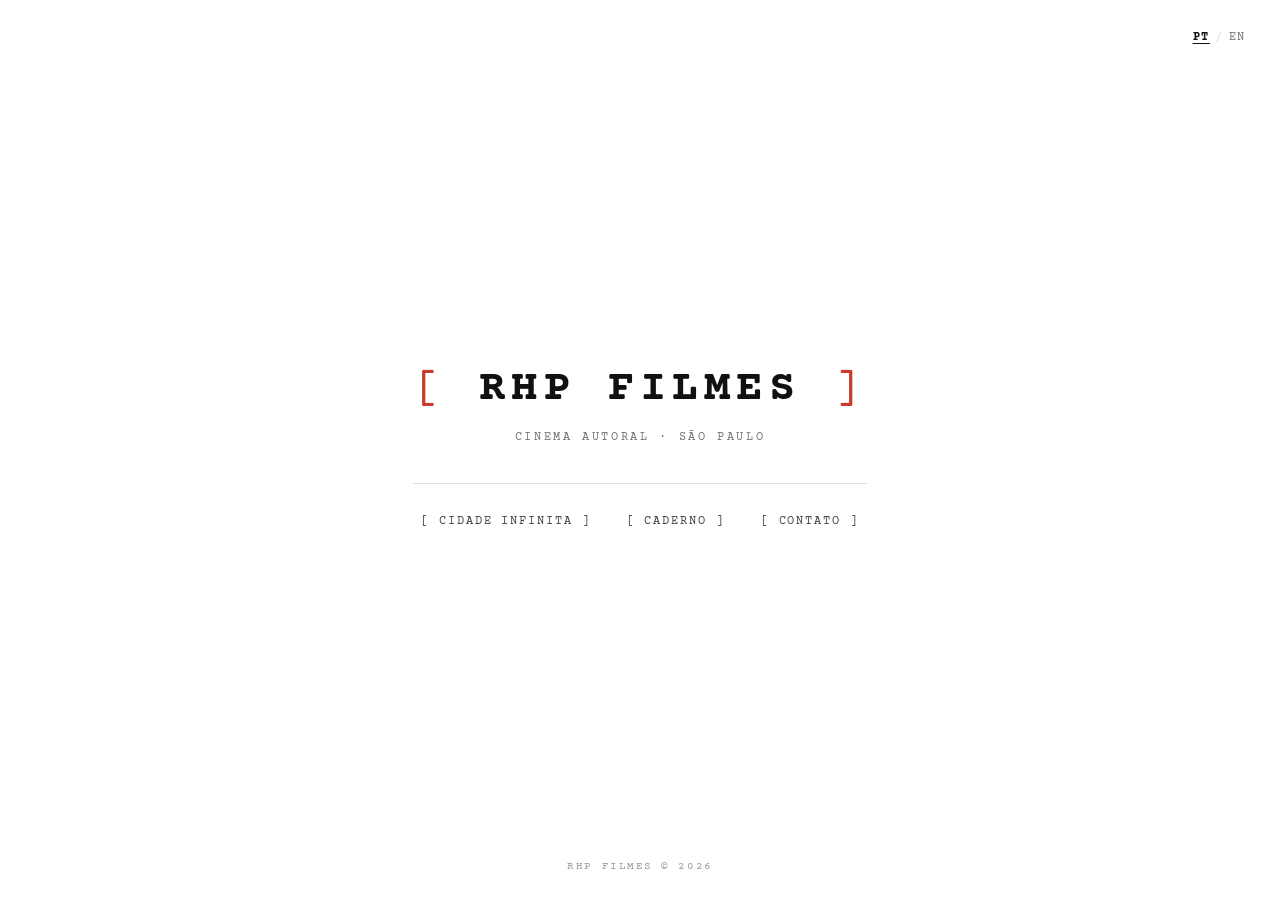
==== commit e4180769: "feat(caderno): criar secao caderno e transformar manifesto em publicacao 01 com tipografia courier s" ====
--- a/index.html
+++ b/index.html
@@ -35,7 +35,7 @@
 
     <nav class="home-nav-minimal" aria-label="Navegação Principal">
       <a href="cidade-infinita.html">[ CIDADE INFINITA ]</a>
-      <a href="manifesto.html">[ MANIFESTO ]</a>
+      <a href="caderno/">[ CADERNO ]</a>
       <a href="mailto:rhpfilmes@outlook.com">[ <span class="i18n-pt">CONTATO</span><span class="i18n-en">CONTACT</span> ]</a>
     </nav>
 
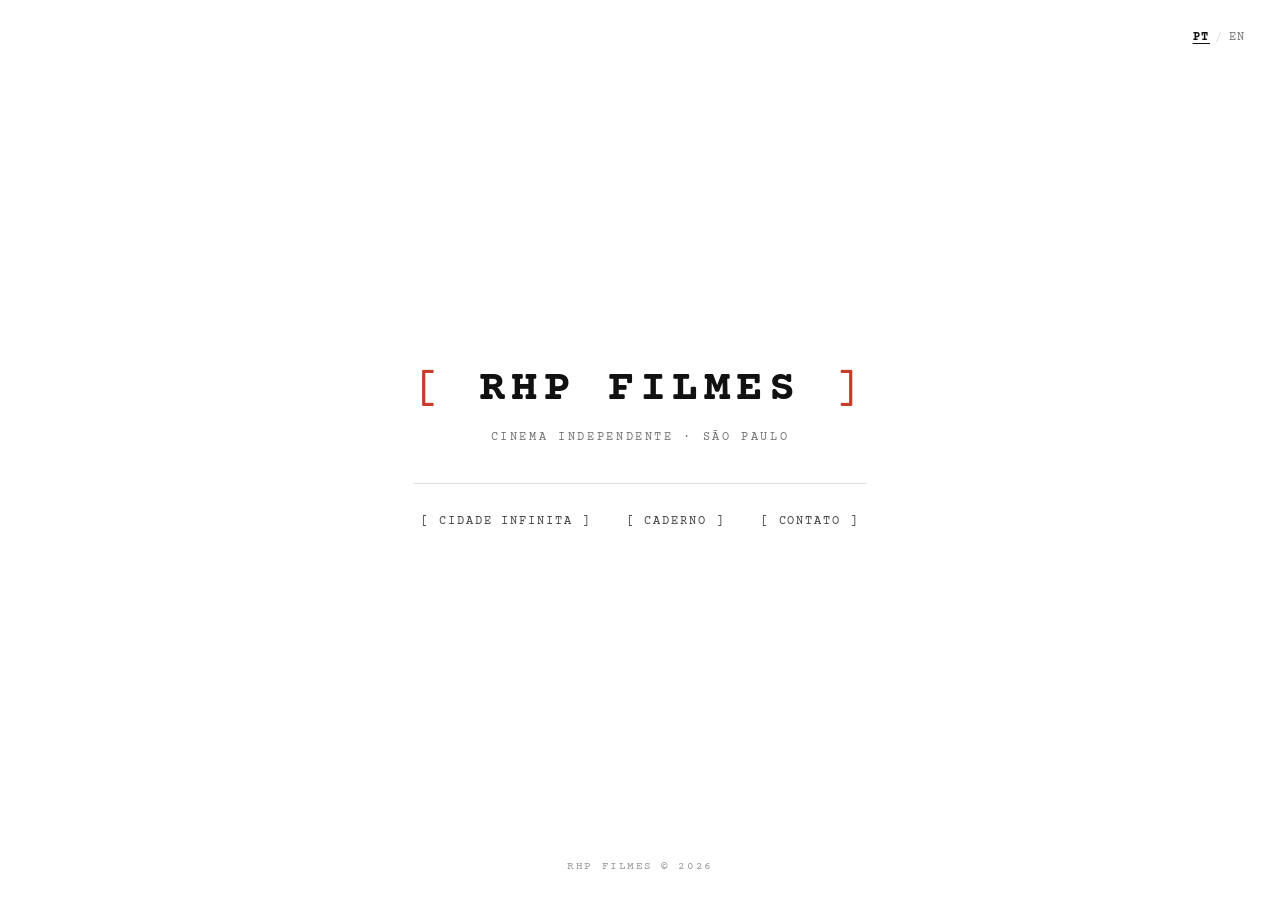
==== commit 0435fc68: "feat(home): atualizar assinatura para cinema independente · sao paulo" ====
--- a/index.html
+++ b/index.html
@@ -3,8 +3,8 @@
 <head>
   <meta charset="UTF-8">
   <meta name="viewport" content="width=device-width, initial-scale=1.0">
-  <title data-pt="RHP FILMES — Cinema Autoral" data-en="RHP FILMES — Arthouse Cinema">RHP FILMES — Cinema Autoral</title>
-  <meta name="description" content="Produtora independente de cinema autoral. São Paulo.">
+  <title data-pt="RHP FILMES — Cinema Independente" data-en="RHP FILMES — Independent Cinema">RHP FILMES — Cinema Independente</title>
+  <meta name="description" content="Produtora de cinema independente. São Paulo.">
   
   <link rel="stylesheet" href="css/screenplay.css">
   <link rel="stylesheet" href="css/home.css?v=2">
@@ -28,8 +28,8 @@
         <span class="bracket">[</span> RHP FILMES <span class="bracket">]</span>
       </h1>
       <p class="home-tagline">
-        <span class="i18n-pt">cinema autoral · são paulo</span>
-        <span class="i18n-en">arthouse cinema · são paulo</span>
+        <span class="i18n-pt">cinema independente · são paulo</span>
+        <span class="i18n-en">independent cinema · são paulo</span>
       </p>
     </div>
 
